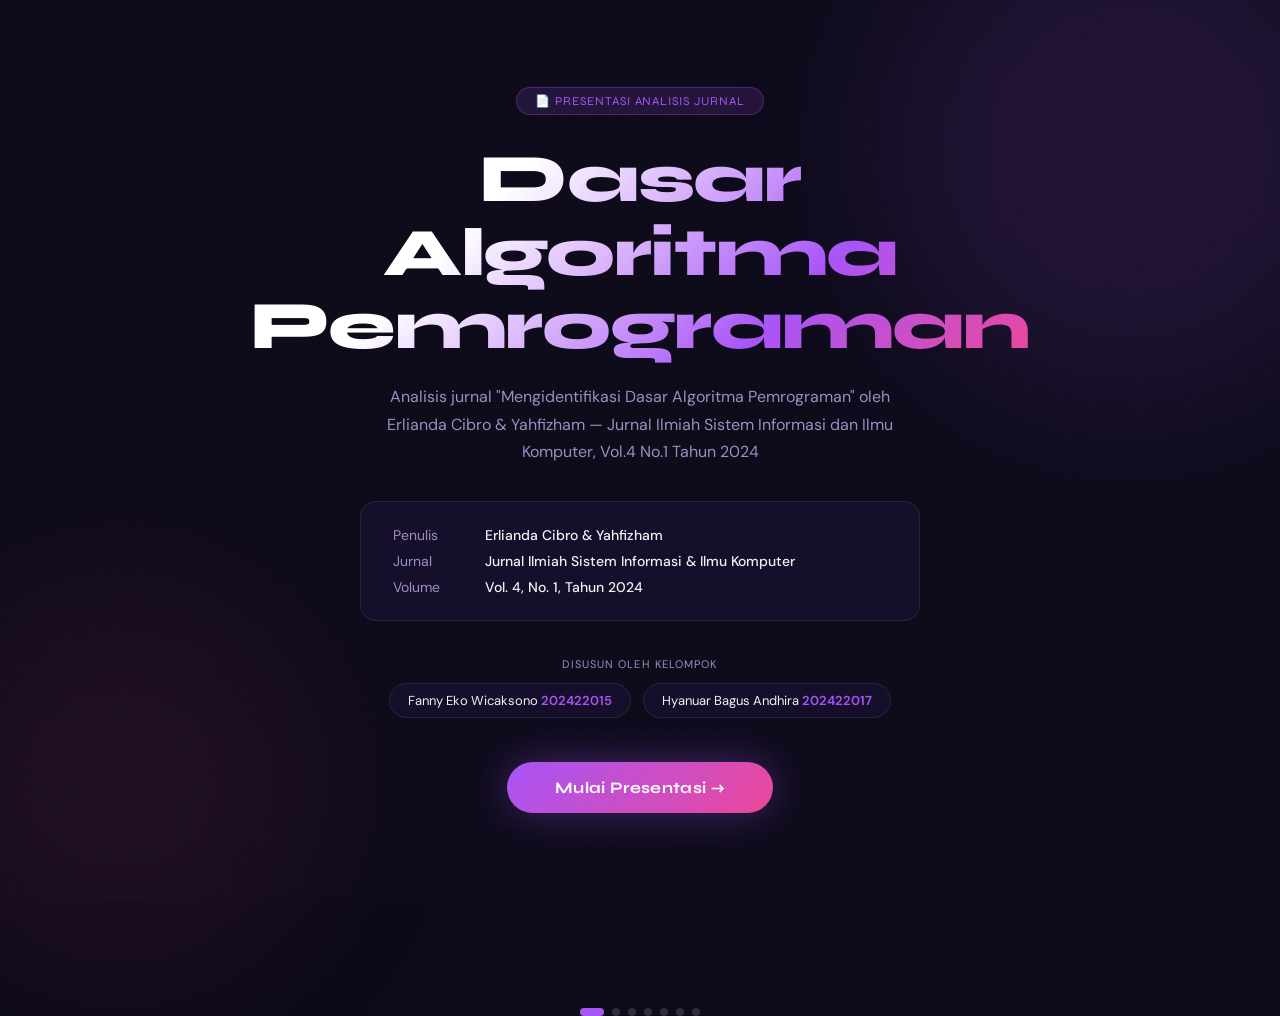
==== kuis-algoritma.html @ b02d91d2 "Add files via upload" ====
<!DOCTYPE html>
<html lang="id">
<head>
<meta charset="UTF-8"/>
<meta name="viewport" content="width=device-width, initial-scale=1.0"/>
<title>Kuis Analisis Jurnal — Algoritma Pemrograman</title>
<link href="https://fonts.googleapis.com/css2?family=Syne:wght@400;600;700;800&family=DM+Sans:ital,wght@0,300;0,400;0,500;1,300&display=swap" rel="stylesheet"/>
<style>
  :root {
    --bg: #0d0a1a;
    --surface: #160f2b;
    --card: #1e1535;
    --border: rgba(255,255,255,0.08);
    --purple: #a855f7;
    --pink: #ec4899;
    --teal: #2dd4bf;
    --yellow: #fbbf24;
    --green: #4ade80;
    --red: #f87171;
    --text: #f1f0f5;
    --muted: #9b8fc0;
    --accent-glow: rgba(168,85,247,0.25);
  }
  * { margin:0; padding:0; box-sizing:border-box; }
  html { scroll-behavior: smooth; }
  body { background: var(--bg); color: var(--text); font-family: 'DM Sans', sans-serif; min-height: 100vh; overflow-x: hidden; }

  /* NOISE TEXTURE */
  body::before {
    content:''; position:fixed; inset:0; z-index:0; pointer-events:none;
    background-image: url("data:image/svg+xml,%3Csvg viewBox='0 0 200 200' xmlns='http://www.w3.org/2000/svg'%3E%3Cfilter id='n'%3E%3CfeTurbulence type='fractalNoise' baseFrequency='0.9' numOctaves='4' stitchTiles='stitch'/%3E%3C/filter%3E%3Crect width='100%25' height='100%25' filter='url(%23n)' opacity='0.04'/%3E%3C/svg%3E");
    opacity: 0.5;
  }

  /* GLOW BLOB */
  .blob { position:fixed; border-radius:50%; filter:blur(80px); pointer-events:none; z-index:0; }
  .blob-1 { width:500px; height:500px; background:rgba(168,85,247,0.12); top:-100px; right:-100px; }
  .blob-2 { width:400px; height:400px; background:rgba(236,72,153,0.08); bottom:-80px; left:-80px; }

  /* LAYOUT */
  .wrapper { position:relative; z-index:1; max-width:860px; margin:0 auto; padding:0 20px 60px; }

  /* HERO / COVER SLIDE */
  #slide-cover {
    min-height: 100vh; display:flex; flex-direction:column; justify-content:center; align-items:center; text-align:center; padding:60px 20px;
  }
  .badge {
    display:inline-flex; align-items:center; gap:8px;
    background: rgba(168,85,247,0.15); border:1px solid rgba(168,85,247,0.3);
    border-radius:99px; padding:6px 18px; font-size:12px; font-family:'Syne',sans-serif;
    color: var(--purple); letter-spacing:.08em; text-transform:uppercase; margin-bottom:28px;
    animation: fadeSlideUp .6s ease both;
  }
  h1.hero-title {
    font-family:'Syne',sans-serif; font-weight:800; font-size:clamp(36px,7vw,68px);
    line-height:1.08; letter-spacing:-.02em;
    background: linear-gradient(135deg, #fff 30%, #a855f7 70%, #ec4899 100%);
    -webkit-background-clip:text; -webkit-text-fill-color:transparent;
    animation: fadeSlideUp .7s .1s ease both;
  }
  .hero-sub {
    font-size:16px; color:var(--muted); max-width:520px; margin:20px auto 0; line-height:1.7;
    animation: fadeSlideUp .7s .2s ease both;
  }
  .journal-info {
    margin-top:36px; background:var(--surface); border:1px solid var(--border);
    border-radius:16px; padding:24px 32px; text-align:left; max-width:560px; width:100%;
    animation: fadeSlideUp .7s .3s ease both;
  }
  .journal-info .ji-row { display:flex; gap:12px; margin-bottom:8px; font-size:14px; }
  .journal-info .ji-label { color:var(--muted); min-width:80px; flex-shrink:0; }
  .journal-info .ji-val { color:var(--text); font-weight:500; }
  .team-block {
    margin-top:36px; animation: fadeSlideUp .7s .4s ease both;
  }
  .team-label { font-size:11px; letter-spacing:.1em; text-transform:uppercase; color:var(--muted); margin-bottom:12px; }
  .team-members { display:flex; gap:12px; flex-wrap:wrap; justify-content:center; }
  .member-chip {
    background:var(--surface); border:1px solid var(--border); border-radius:99px;
    padding:8px 18px; font-size:13px;
  }
  .member-chip span { color:var(--purple); font-weight:600; }
  .start-btn {
    margin-top:44px; background: linear-gradient(135deg, var(--purple), var(--pink));
    border:none; border-radius:99px; color:#fff; font-family:'Syne',sans-serif;
    font-size:16px; font-weight:700; padding:16px 48px; cursor:pointer;
    transition: transform .2s, box-shadow .2s; letter-spacing:.02em;
    animation: fadeSlideUp .7s .5s ease both;
    box-shadow: 0 0 40px rgba(168,85,247,0.35);
  }
  .start-btn:hover { transform:scale(1.04); box-shadow:0 0 60px rgba(168,85,247,0.5); }

  /* SECTIONS */
  .slide { display:none; padding: 60px 0 0; }
  .slide.active { display:block; animation: fadeSlideUp .5s ease both; }

  .section-tag {
    display:inline-block; font-size:11px; letter-spacing:.1em; text-transform:uppercase;
    color:var(--purple); font-family:'Syne',sans-serif; font-weight:600; margin-bottom:12px;
  }
  .section-title {
    font-family:'Syne',sans-serif; font-size:clamp(26px,5vw,42px); font-weight:800;
    line-height:1.15; margin-bottom:8px;
  }
  .section-desc { color:var(--muted); font-size:15px; line-height:1.7; max-width:600px; margin-bottom:40px; }

  /* INFO CARDS */
  .info-grid { display:grid; grid-template-columns:repeat(auto-fit,minmax(240px,1fr)); gap:16px; margin-bottom:32px; }
  .info-card {
    background:var(--card); border:1px solid var(--border); border-radius:16px; padding:24px;
    position:relative; overflow:hidden;
  }
  .info-card::before {
    content:''; position:absolute; top:0; left:0; right:0; height:2px;
    background: linear-gradient(90deg, var(--purple), var(--pink));
  }
  .info-card .ic-icon { font-size:28px; margin-bottom:12px; }
  .info-card .ic-title { font-family:'Syne',sans-serif; font-size:15px; font-weight:700; margin-bottom:8px; }
  .info-card .ic-text { font-size:14px; color:var(--muted); line-height:1.65; }

  /* COMPARE TABLE */
  .compare-wrap { overflow-x:auto; margin-bottom:32px; }
  table.compare {
    width:100%; border-collapse:collapse; font-size:14px;
  }
  table.compare th {
    background:var(--card); padding:14px 18px; text-align:left;
    font-family:'Syne',sans-serif; font-weight:700; font-size:13px; letter-spacing:.04em;
    border-bottom:1px solid var(--border);
  }
  table.compare th:first-child { border-radius:12px 0 0 0; }
  table.compare th:last-child { border-radius:0 12px 0 0; }
  table.compare td { padding:12px 18px; border-bottom:1px solid var(--border); color:var(--muted); }
  table.compare td:first-child { color:var(--text); font-weight:500; }
  table.compare tr:hover td { background:rgba(255,255,255,0.03); }

  /* QUIZ */
  .quiz-progress-wrap { display:flex; align-items:center; gap:16px; margin-bottom:32px; }
  .quiz-progress-bar { flex:1; height:4px; background:rgba(255,255,255,0.1); border-radius:99px; overflow:hidden; }
  .quiz-progress-fill { height:100%; background:linear-gradient(90deg,var(--purple),var(--pink)); border-radius:99px; transition:width .4s ease; }
  .quiz-count { font-size:13px; color:var(--muted); white-space:nowrap; font-family:'Syne',sans-serif; }

  .qcard {
    background:var(--card); border:1px solid var(--border); border-radius:20px; padding:32px;
    margin-bottom:20px;
  }
  .qnum { font-size:12px; letter-spacing:.1em; text-transform:uppercase; color:var(--purple); font-family:'Syne',sans-serif; font-weight:600; margin-bottom:14px; }
  .qtext { font-size:18px; font-weight:500; line-height:1.6; margin-bottom:28px; }
  .opts { display:flex; flex-direction:column; gap:10px; }
  .opt {
    display:flex; align-items:center; gap:14px; background:rgba(255,255,255,0.04);
    border:1.5px solid var(--border); border-radius:12px; padding:14px 18px;
    cursor:pointer; transition: all .2s; font-size:15px;
  }
  .opt:hover:not(.disabled) { background:rgba(168,85,247,0.1); border-color:rgba(168,85,247,0.4); }
  .opt.disabled { cursor:default; }
  .opt.correct { background:rgba(74,222,128,0.1); border-color:var(--green); color:#fff; }
  .opt.wrong { background:rgba(248,113,113,0.1); border-color:var(--red); }
  .opt.reveal { background:rgba(74,222,128,0.08); border-color:var(--green); }
  .opt-letter {
    width:32px; height:32px; border-radius:8px; background:rgba(255,255,255,0.08);
    display:flex; align-items:center; justify-content:center;
    font-family:'Syne',sans-serif; font-weight:700; font-size:13px; flex-shrink:0;
    transition: background .2s;
  }
  .opt.correct .opt-letter { background:var(--green); color:#000; }
  .opt.wrong .opt-letter { background:var(--red); color:#fff; }
  .opt.reveal .opt-letter { background:var(--green); color:#000; }

  /* EXPLANATION BOX */
  .explanation {
    display:none; margin-top:20px;
    background:var(--surface); border-radius:14px; padding:20px 24px;
    border-left:3px solid var(--purple);
    animation: fadeSlideUp .4s ease both;
  }
  .explanation.show { display:block; }
  .explanation.correct-exp { border-left-color: var(--green); }
  .explanation.wrong-exp { border-left-color: var(--red); }
  .exp-header { display:flex; align-items:center; gap:8px; font-family:'Syne',sans-serif; font-weight:700; font-size:14px; margin-bottom:8px; }
  .exp-header.c { color:var(--green); }
  .exp-header.w { color:var(--red); }
  .exp-text { font-size:14px; color:var(--muted); line-height:1.7; }

  .quiz-nav { display:flex; justify-content:flex-end; margin-top:20px; }
  .next-btn {
    background:linear-gradient(135deg,var(--purple),var(--pink)); border:none; border-radius:99px;
    color:#fff; font-family:'Syne',sans-serif; font-weight:700; font-size:14px;
    padding:12px 32px; cursor:pointer; transition: transform .2s, box-shadow .2s;
    display:none;
  }
  .next-btn:hover { transform:scale(1.04); box-shadow:0 0 30px rgba(168,85,247,0.4); }

  /* RESULT */
  #slide-result { text-align:center; padding:80px 20px; }
  .result-score { font-family:'Syne',sans-serif; font-size:90px; font-weight:800; line-height:1;
    background:linear-gradient(135deg,var(--purple),var(--pink)); -webkit-background-clip:text; -webkit-text-fill-color:transparent; }
  .result-label { font-size:16px; color:var(--muted); margin-top:8px; }
  .result-msg { font-size:20px; font-family:'Syne',sans-serif; font-weight:700; margin-top:24px; }
  .result-stars { font-size:48px; margin:16px 0; }
  .result-actions { display:flex; gap:14px; justify-content:center; flex-wrap:wrap; margin-top:40px; }
  .btn-outline {
    background:transparent; border:1.5px solid var(--border); border-radius:99px; color:var(--text);
    font-family:'Syne',sans-serif; font-size:14px; font-weight:600; padding:12px 28px; cursor:pointer; transition: border-color .2s, background .2s;
  }
  .btn-outline:hover { border-color:var(--purple); background:rgba(168,85,247,0.1); }
  .btn-primary {
    background:linear-gradient(135deg,var(--purple),var(--pink)); border:none; border-radius:99px;
    color:#fff; font-family:'Syne',sans-serif; font-size:14px; font-weight:700; padding:12px 32px; cursor:pointer;
    transition: transform .2s; box-shadow:0 0 30px rgba(168,85,247,0.3);
  }
  .btn-primary:hover { transform:scale(1.04); }

  /* NAV DOTS */
  .nav-dots { display:flex; gap:8px; justify-content:center; margin-top:48px; }
  .dot { width:8px; height:8px; border-radius:99px; background:rgba(255,255,255,0.15); cursor:pointer; transition: all .3s; }
  .dot.active { background:var(--purple); width:24px; }

  /* ANIMATIONS */
  @keyframes fadeSlideUp {
    from { opacity:0; transform:translateY(20px); }
    to { opacity:1; transform:translateY(0); }
  }

  /* PREV NEXT NAV */
  .slide-nav { display:flex; justify-content:space-between; align-items:center; margin-top:56px; padding-top:24px; border-top:1px solid var(--border); }
  .slide-nav-btn { background:transparent; border:1.5px solid var(--border); border-radius:99px; color:var(--muted); font-family:'Syne',sans-serif; font-size:13px; font-weight:600; padding:10px 22px; cursor:pointer; transition:all .2s; display:flex; align-items:center; gap:8px; }
  .slide-nav-btn:hover { border-color:var(--purple); color:var(--purple); }
  .slide-nav-btn:disabled { opacity:0.3; cursor:default; pointer-events:none; }

  /* SUMMARY STAT */
  .stat-row { display:flex; gap:16px; flex-wrap:wrap; margin-bottom:24px; }
  .stat-box { flex:1; min-width:140px; background:var(--card); border:1px solid var(--border); border-radius:14px; padding:20px; text-align:center; }
  .stat-num { font-family:'Syne',sans-serif; font-size:32px; font-weight:800; color:var(--purple); }
  .stat-lbl { font-size:12px; color:var(--muted); margin-top:4px; }

  @media(max-width:600px) {
    .qtext { font-size:16px; }
    .hero-sub { font-size:14px; }
    table.compare th, table.compare td { font-size:12px; padding:10px 12px; }
  }
</style>
</head>
<body>
<div class="blob blob-1"></div>
<div class="blob blob-2"></div>

<div class="wrapper">

  <!-- COVER -->
  <section id="slide-cover">
    <div class="badge">📄 Presentasi Analisis Jurnal</div>
    <h1 class="hero-title">Dasar Algoritma<br/>Pemrograman</h1>
    <p class="hero-sub">Analisis jurnal "Mengidentifikasi Dasar Algoritma Pemrograman" oleh Erlianda Cibro & Yahfizham — Jurnal Ilmiah Sistem Informasi dan Ilmu Komputer, Vol.4 No.1 Tahun 2024</p>
    <div class="journal-info">
      <div class="ji-row"><span class="ji-label">Penulis</span><span class="ji-val">Erlianda Cibro & Yahfizham</span></div>
      <div class="ji-row"><span class="ji-label">Jurnal</span><span class="ji-val">Jurnal Ilmiah Sistem Informasi & Ilmu Komputer</span></div>
      <div class="ji-row" style="margin-bottom:0"><span class="ji-label">Volume</span><span class="ji-val">Vol. 4, No. 1, Tahun 2024</span></div>
    </div>
    <div class="team-block">
      <div class="team-label">Disusun oleh Kelompok</div>
      <div class="team-members">
        <div class="member-chip">Fanny Eko Wicaksono <span>202422015</span></div>
        <div class="member-chip">Hyanuar Bagus Andhira <span>202422017</span></div>
      </div>
    </div>
    <button class="start-btn" onclick="goToSlide(1)">Mulai Presentasi →</button>
  </section>

  <!-- SLIDE 1: TUJUAN -->
  <section id="slide-1" class="slide">
    <div class="section-tag">01 — Tujuan Penelitian</div>
    <h2 class="section-title">Apa yang Ingin<br/>Dicapai Jurnal Ini?</h2>
    <p class="section-desc">Jurnal ini bukan sekadar teori — ini adalah panduan fundamental bagi siapa pun yang ingin memahami logika di balik pemrograman.</p>
    <div class="info-grid">
      <div class="info-card">
        <div class="ic-icon">🧠</div>
        <div class="ic-title">Konsep Dasar Algoritma</div>
        <div class="ic-text">Menjelaskan apa itu algoritma dan mengapa ia menjadi fondasi utama dalam dunia pemrograman komputer.</div>
      </div>
      <div class="info-card">
        <div class="ic-icon">📐</div>
        <div class="ic-title">Bentuk Penyajian</div>
        <div class="ic-text">Memperkenalkan tiga bentuk algoritma: deskriptif, pseudocode, dan flowchart beserta kegunaannya.</div>
      </div>
      <div class="info-card">
        <div class="ic-icon">🎯</div>
        <div class="ic-title">Logika Sistematis</div>
        <div class="ic-text">Membantu mahasiswa berpikir runtut dan sistematis dalam menyelesaikan masalah sebelum menulis kode.</div>
      </div>
      <div class="info-card">
        <div class="ic-icon">🏗️</div>
        <div class="ic-title">Pondasi Pemrograman</div>
        <div class="ic-text">Memberikan wawasan bahwa algoritma adalah pondasi yang harus dikuasai sebelum belajar bahasa pemrograman apapun.</div>
      </div>
    </div>
    <div class="slide-nav">
      <button class="slide-nav-btn" onclick="goToSlide(0)">← Kembali</button>
      <button class="slide-nav-btn" onclick="goToSlide(2)">Metode Penelitian →</button>
    </div>
  </section>

  <!-- SLIDE 2: METODE -->
  <section id="slide-2" class="slide">
    <div class="section-tag">02 — Metode Penelitian</div>
    <h2 class="section-title">Bagaimana Cara<br/>Penelitiannya?</h2>
    <p class="section-desc">Jurnal ini menggunakan pendekatan studi literatur — bukan eksperimen atau pembuatan aplikasi.</p>
    <div class="info-grid">
      <div class="info-card">
        <div class="ic-icon">📚</div>
        <div class="ic-title">Studi Literatur</div>
        <div class="ic-text">Penulis mengumpulkan dan menganalisis data dari buku, jurnal ilmiah, artikel, dan media referensi lainnya yang relevan.</div>
      </div>
      <div class="info-card">
        <div class="ic-icon">🔍</div>
        <div class="ic-title">Kajian Teori</div>
        <div class="ic-text">Membandingkan dan mensintesis konsep algoritma dari berbagai sumber untuk menghasilkan pemahaman yang komprehensif.</div>
      </div>
      <div class="info-card">
        <div class="ic-icon">📋</div>
        <div class="ic-title">Bukan Eksperimen</div>
        <div class="ic-text">Penelitian ini murni kajian pustaka — tidak ada pengujian program, survei lapangan, atau pengembangan aplikasi.</div>
      </div>
      <div class="info-card">
        <div class="ic-icon">✅</div>
        <div class="ic-title">Output: Teori</div>
        <div class="ic-text">Hasil penelitian berupa pemahaman mendalam tentang konsep dasar algoritma yang dapat diterapkan dalam dunia pemrograman.</div>
      </div>
    </div>
    <div class="slide-nav">
      <button class="slide-nav-btn" onclick="goToSlide(1)">← Tujuan</button>
      <button class="slide-nav-btn" onclick="goToSlide(3)">Kaitan dengan Coding →</button>
    </div>
  </section>

  <!-- SLIDE 3: KAITAN -->
  <section id="slide-3" class="slide">
    <div class="section-tag">03 — Kaitan dengan Pemrograman</div>
    <h2 class="section-title">Seberapa Penting<br/>untuk Programmer?</h2>
    <p class="section-desc">Hubungannya sangat fundamental. Algoritma bukan hanya teori — ia adalah tulang punggung setiap baris kode yang kamu tulis.</p>
    <div class="stat-row">
      <div class="stat-box"><div class="stat-num">100%</div><div class="stat-lbl">Relevansi dengan coding modern</div></div>
      <div class="stat-box" style="--purple:#2dd4bf"><div class="stat-num">3</div><div class="stat-lbl">Bentuk penyajian algoritma</div></div>
      <div class="stat-box" style="--purple:#ec4899"><div class="stat-num">5+</div><div class="stat-lbl">Domain pemrograman tercakup</div></div>
    </div>
    <div class="info-grid">
      <div class="info-card">
        <div class="ic-icon">⚠️</div>
        <div class="ic-title">Tanpa Algoritma</div>
        <div class="ic-text">Program menjadi kacau, logika sulit dipahami, debugging memakan waktu lama, dan kode tidak efisien untuk dikembangkan.</div>
      </div>
      <div class="info-card">
        <div class="ic-icon">🌐</div>
        <div class="ic-title">Di Semua Domain</div>
        <div class="ic-text">Algoritma dipakai di web development, mobile app, AI, game development, dan sistem informasi secara langsung.</div>
      </div>
      <div class="info-card">
        <div class="ic-icon">📊</div>
        <div class="ic-title">Big O Notation</div>
        <div class="ic-text">Konsep kompleksitas algoritma seperti Big O membantu programmer menilai efisiensi kode sebelum dijalankan di sistem nyata.</div>
      </div>
      <div class="info-card">
        <div class="ic-icon">⚡</div>
        <div class="ic-title">Divide & Conquer</div>
        <div class="ic-text">Strategi pemecahan masalah seperti Divide and Conquer dan Dynamic Programming langsung digunakan dalam coding nyata.</div>
      </div>
    </div>
    <div class="slide-nav">
      <button class="slide-nav-btn" onclick="goToSlide(2)">← Metode</button>
      <button class="slide-nav-btn" onclick="goToSlide(4)">Perbandingan Jurnal →</button>
    </div>
  </section>

  <!-- SLIDE 4: PERBANDINGAN -->
  <section id="slide-4" class="slide">
    <div class="section-tag">04 — Perbandingan Jurnal</div>
    <h2 class="section-title">Jurnal Utama vs<br/>Jurnal Pembanding</h2>
    <p class="section-desc">Perbandingan dengan jurnal "Pembelajaran Dasar Algoritma Menggunakan El-Goritma Berbasis Web" (G.G. Maulana, 2017).</p>
    <div class="compare-wrap">
      <table class="compare">
        <thead>
          <tr>
            <th>Aspek</th>
            <th style="color:var(--purple)">Jurnal Utama (2024)</th>
            <th style="color:var(--teal)">Jurnal Pembanding (2017)</th>
          </tr>
        </thead>
        <tbody>
          <tr><td>Fokus</td><td>Konsep dasar algoritma</td><td>Media pembelajaran berbasis web</td></tr>
          <tr><td>Metode</td><td>Studi literatur</td><td>Pengembangan sistem/aplikasi</td></tr>
          <tr><td>Output</td><td>Pemahaman teori</td><td>Platform pembelajaran web</td></tr>
          <tr><td>Pendekatan</td><td>Teoritis</td><td>Praktis & implementatif</td></tr>
          <tr><td>Kaitan coding</td><td>Dasar logika coding</td><td>Alat bantu belajar coding</td></tr>
          <tr><td>Tujuan utama</td><td>Memahami algoritma</td><td>Membantu belajar interaktif</td></tr>
        </tbody>
      </table>
    </div>
    <div class="info-grid" style="margin-top:8px">
      <div class="info-card">
        <div class="ic-icon">🤝</div>
        <div class="ic-title">Kesamaan</div>
        <div class="ic-text">Sama-sama membahas algoritma dasar, bertujuan membantu mahasiswa, dan menganggap algoritma sebagai pondasi pemrograman.</div>
      </div>
      <div class="info-card">
        <div class="ic-icon">🔀</div>
        <div class="ic-title">Perbedaan Utama</div>
        <div class="ic-text">Jurnal utama menghasilkan teori, jurnal pembanding menghasilkan produk berupa platform web pembelajaran yang bisa langsung digunakan.</div>
      </div>
    </div>
    <div class="slide-nav">
      <button class="slide-nav-btn" onclick="goToSlide(3)">← Kaitan Coding</button>
      <button class="slide-nav-btn" onclick="goToSlide(5)">Mulai Kuis →</button>
    </div>
  </section>

  <!-- SLIDE 5: KUIS -->
  <section id="slide-5" class="slide">
    <div class="section-tag">05 — Uji Pemahaman</div>
    <h2 class="section-title">Kuis Interaktif</h2>
    <p class="section-desc">Jawab pertanyaan berikut. Setiap jawaban disertai penjelasan lengkap!</p>

    <div class="quiz-progress-wrap">
      <div class="quiz-progress-bar"><div class="quiz-progress-fill" id="qProgressFill" style="width:10%"></div></div>
      <div class="quiz-count" id="qCounter">1 / 10</div>
    </div>

    <div id="quizArea"></div>

    <div class="quiz-nav">
      <button class="next-btn" id="nextQuizBtn" onclick="nextQuestion()">Soal Berikutnya →</button>
    </div>

    <div class="slide-nav" style="margin-top:32px">
      <button class="slide-nav-btn" onclick="goToSlide(4)">← Perbandingan</button>
      <button class="slide-nav-btn" id="toResultBtn" style="display:none" onclick="goToSlide(6)">Lihat Hasil →</button>
    </div>
  </section>

  <!-- SLIDE 6: RESULT -->
  <section id="slide-6" class="slide" id="slide-result">
    <div style="text-align:center; padding:40px 0 0;">
      <div class="section-tag">Hasil Kuis</div>
      <div class="result-score" id="finalScore">0/10</div>
      <div class="result-label" id="finalPct"></div>
      <div class="result-stars" id="finalStars"></div>
      <div class="result-msg" id="finalMsg"></div>
      <div class="result-actions">
        <button class="btn-outline" onclick="restartQuiz()">🔄 Ulangi Kuis</button>
        <button class="btn-primary" onclick="goToSlide(0)">🏠 Ke Halaman Utama</button>
      </div>
    </div>
  </section>

</div>

<!-- NAV DOTS -->
<div class="nav-dots" id="navDots"></div>

<script>
const slides = ['slide-cover','slide-1','slide-2','slide-3','slide-4','slide-5','slide-6'];
let currentSlide = 0;

const dotLabels = ['Cover','Tujuan','Metode','Kaitan','Perbandingan','Kuis','Hasil'];
const dotsEl = document.getElementById('navDots');
slides.forEach((_, i) => {
  const d = document.createElement('div');
  d.className = 'dot' + (i===0?' active':'');
  d.title = dotLabels[i];
  d.onclick = () => goToSlide(i);
  dotsEl.appendChild(d);
});

function goToSlide(idx) {
  document.getElementById(slides[currentSlide]).classList.remove('active');
  document.getElementById(slides[currentSlide]).style.display = '';
  if(currentSlide === 0) document.getElementById('slide-cover').style.display = 'none';
  
  currentSlide = idx;
  const allSections = document.querySelectorAll('section');
  allSections.forEach(s => { s.style.display = 'none'; });
  
  const target = document.getElementById(slides[idx]);
  target.style.display = idx===0 ? 'flex' : 'block';
  if(idx !== 0) { target.classList.add('active'); }
  else { target.style.flexDirection='column'; }
  
  document.querySelectorAll('.dot').forEach((d,i) => d.classList.toggle('active', i===idx));
  window.scrollTo({top:0, behavior:'smooth'});
  if(idx === 5) { qIndex = 0; score = 0; answered = false; setTimeout(renderQuestion, 0); }
}

// Init display
(function(){
  document.querySelectorAll('section').forEach(s => s.style.display='none');
  document.getElementById('slide-cover').style.display='flex';
  document.getElementById('slide-cover').style.flexDirection='column';
})();

// QUIZ DATA
const questions = [
  {
    q: "Apa yang dimaksud dengan algoritma dalam pemrograman?",
    opts: ["Bahasa pemrograman tingkat tinggi seperti Python", "Langkah-langkah logis yang disusun secara sistematis untuk menyelesaikan masalah", "Perangkat lunak untuk membuat aplikasi mobile", "Kumpulan kode program yang sudah siap digunakan"],
    ans: 1,
    exp_correct: "Tepat sekali! Algoritma adalah serangkaian langkah logis dan terstruktur yang dibuat untuk menyelesaikan suatu masalah. Ia bukan bahasa pemrograman, tapi lebih kepada 'resep' atau 'blueprint' yang kemudian akan diimplementasikan dalam bahasa pemrograman apapun.",
    exp_wrong: "Perhatikan lagi. Algoritma bukan bahasa pemrograman atau perangkat lunak. Algoritma adalah langkah-langkah logis yang dirancang secara sistematis untuk menyelesaikan masalah — seperti resep masak sebelum memasak."
  },
  {
    q: "Metode penelitian apa yang digunakan dalam jurnal 'Mengidentifikasi Dasar Algoritma Pemrograman'?",
    opts: ["Eksperimen laboratorium dengan pengujian program", "Survei kepada mahasiswa IT", "Studi literatur / kajian pustaka", "Pengembangan aplikasi berbasis web"],
    ans: 2,
    exp_correct: "Benar! Jurnal ini menggunakan studi literatur (library research), yaitu mengumpulkan dan menganalisis data dari buku, jurnal ilmiah, artikel, dan referensi terkait — bukan eksperimen atau pembuatan aplikasi.",
    exp_wrong: "Kurang tepat. Jurnal ini menggunakan metode studi literatur atau kajian pustaka, bukan eksperimen, survei, atau pengembangan aplikasi. Penulis mengumpulkan data dari berbagai sumber referensi tertulis."
  },
  {
    q: "Manakah yang BUKAN termasuk bentuk penyajian algoritma yang dibahas dalam jurnal?",
    opts: ["Pseudocode", "Flowchart / Diagram Alir", "Deskriptif (narasi)", "Source code langsung dalam bahasa Python"],
    ans: 3,
    exp_correct: "Tepat! Source code dalam bahasa Python bukan bentuk penyajian algoritma — itu adalah hasil implementasi algoritma. Tiga bentuk algoritma yang dibahas jurnal adalah: deskriptif (narasi), pseudocode, dan flowchart.",
    exp_wrong: "Perlu diperhatikan. Tiga bentuk penyajian algoritma dalam jurnal adalah deskriptif, pseudocode, dan flowchart. Source code Python adalah implementasi program, bukan bentuk penyajian algoritma itu sendiri."
  },
  {
    q: "Apa hubungan antara algoritma dan program komputer menurut jurnal?",
    opts: ["Algoritma dan program komputer tidak ada kaitannya", "Program komputer dibuat sebelum algoritma dirancang", "Algoritma adalah rancangan logika yang diimplementasikan menjadi program", "Algoritma hanya digunakan dalam matematika, bukan pemrograman"],
    ans: 2,
    exp_correct: "Betul! Hubungannya jelas: algoritma = rancangan logika, coding = penerapan logika tersebut. Jurnal menegaskan bahwa 'program adalah implementasi algoritma ke dalam bahasa pemrograman.' Tanpa algoritma, program tidak memiliki arah.",
    exp_wrong: "Kurang tepat. Menurut jurnal: algoritma adalah rancangan logika, dan program adalah implementasi dari algoritma tersebut. Jadi algoritma dibuat dulu, baru dikodekan menjadi program dalam bahasa pemrograman tertentu."
  },
  {
    q: "Apa yang terjadi jika seorang programmer langsung coding tanpa memahami algoritma terlebih dahulu?",
    opts: ["Program selesai lebih cepat dan efisien", "Logika program kacau, kode sulit dipelihara, dan debugging memakan waktu lama", "Kualitas program tidak terpengaruh", "Program justru menjadi lebih optimal"],
    ans: 1,
    exp_correct: "Tepat sekali! Ini adalah kesalahan umum mahasiswa IT — terlalu fokus pada syntax tapi lemah logika. Akibatnya: logika program kacau, sulit scaling, kode sulit dipelihara (maintainability rendah), dan proses debugging menjadi sangat lama.",
    exp_wrong: "Perlu diingat. Langsung coding tanpa algoritma adalah kesalahan umum yang disebut jurnal. Hasilnya: logika berantakan, program sulit dikembangkan (scaling), kode sulit dipelihara, dan debugging memakan waktu sangat lama."
  },
  {
    q: "Konsep apa yang dibahas dalam jurnal terkait pengukuran efisiensi algoritma?",
    opts: ["Machine Learning dan Neural Network", "Big O Notation", "HTML dan CSS Framework", "Basis data relasional (SQL)"],
    ans: 1,
    exp_correct: "Benar! Big O Notation adalah cara mengukur dan membandingkan efisiensi algoritma berdasarkan jumlah operasi yang diperlukan seiring pertumbuhan data. Contoh: O(1) = konstan, O(n) = linear, O(n²) = kuadratik. Ini langsung dipakai programmer untuk menulis kode yang efisien.",
    exp_wrong: "Jawaban yang benar adalah Big O Notation. Konsep ini digunakan untuk menganalisis efisiensi algoritma — seberapa cepat atau lambat sebuah algoritma bekerja ketika ukuran datanya bertambah besar."
  },
  {
    q: "Apa strategi algoritma 'Divide and Conquer' dalam pemrograman?",
    opts: ["Menggabungkan semua data dalam satu struktur besar lalu memproses sekaligus", "Memecah masalah besar menjadi sub-masalah kecil, menyelesaikannya, lalu menggabungkan hasilnya", "Menyimpan hasil perhitungan sebelumnya agar tidak dihitung ulang", "Mencari solusi secara acak hingga ditemukan yang paling optimal"],
    ans: 1,
    exp_correct: "Tepat! Divide and Conquer = Bagi dan Taklukkan. Strateginya: (1) Bagi masalah besar menjadi bagian-bagian kecil, (2) Selesaikan tiap bagian, (3) Gabungkan hasilnya. Contoh terkenal: algoritma Merge Sort dan Quick Sort menggunakan strategi ini.",
    exp_wrong: "Kurang tepat. Divide and Conquer berarti membagi masalah besar menjadi sub-masalah yang lebih kecil, menyelesaikan masing-masing, lalu menggabungkan hasilnya. Bukan menyimpan hasil perhitungan (itu Dynamic Programming) atau mencari secara acak."
  },
  {
    q: "Apa perbedaan utama antara jurnal utama dan jurnal pembanding (G.G. Maulana, 2017)?",
    opts: ["Jurnal utama lebih praktis karena membuat aplikasi, jurnal pembanding lebih teoritis", "Jurnal utama fokus teori dasar algoritma, jurnal pembanding mengembangkan media pembelajaran berbasis web", "Kedua jurnal sama persis dalam metode dan outputnya", "Jurnal utama membahas database, jurnal pembanding membahas algoritma"],
    ans: 1,
    exp_correct: "Benar! Perbedaan utamanya ada di pendekatan dan output: Jurnal utama = teoritis, output berupa pemahaman konsep. Jurnal pembanding = praktis, output berupa platform web pembelajaran algoritma (El-Goritma) yang bisa langsung digunakan mahasiswa.",
    exp_wrong: "Perhatikan kembali. Jurnal utama menggunakan studi literatur dan menghasilkan pemahaman teori. Sedangkan jurnal pembanding (G.G. Maulana) mengembangkan media pembelajaran interaktif berbasis web bernama El-Goritma."
  },
  {
    q: "Domain pemrograman modern mana yang langsung berkaitan dengan konsep algoritma yang dibahas jurnal?",
    opts: ["Hanya matematika murni dan fisika komputasi saja", "Web development, mobile app, AI, game, dan sistem informasi", "Hanya database dan jaringan komputer", "Hanya pengembangan sistem operasi"],
    ans: 1,
    exp_correct: "Tepat! Algoritma adalah fondasi universal. Konsep seperti flowchart, pseudocode, Big O, divide and conquer, dan dynamic programming semuanya digunakan langsung di web development, mobile app, AI/machine learning, game development, dan sistem informasi.",
    exp_wrong: "Algoritma berlaku di semua domain pemrograman modern! Mulai dari web development (sorting, searching data), mobile app, AI/ML (optimization algorithms), game development (pathfinding), hingga sistem informasi — semuanya membutuhkan pemahaman algoritma."
  },
  {
    q: "Mengapa jurnal menyebut algoritma sebagai 'pondasi utama' sebelum membuat program?",
    opts: ["Karena algoritma adalah satu-satunya bahasa yang dipahami komputer", "Karena tanpa algoritma komputer tidak bisa dinyalakan", "Karena algoritma menentukan logika dan alur penyelesaian masalah secara sistematis sebelum proses coding", "Karena algoritma menggantikan seluruh fungsi bahasa pemrograman"],
    ans: 2,
    exp_correct: "Benar! Algoritma disebut pondasi karena ia menentukan CARA berpikir dan ALUR penyelesaian masalah sebelum dituangkan dalam kode. Seperti arsitek membuat blueprint sebelum membangun gedung — tanpa blueprint, bangunan bisa runtuh. Tanpa algoritma, program bisa tidak efisien atau bahkan salah logika.",
    exp_wrong: "Algoritma disebut pondasi karena ia adalah cetak biru (blueprint) logika penyelesaian masalah yang harus dirancang sebelum coding dimulai. Bukan karena menggantikan bahasa pemrograman atau mengoperasikan hardware — tapi karena menentukan cara berpikir yang sistematis."
  }
];

let qIndex = 0;
let score = 0;
let answered = false;

function renderQuestion() {
  const q = questions[qIndex];
  const letters = ['A','B','C','D'];
  const pct = ((qIndex+1)/questions.length)*100;
  document.getElementById('qProgressFill').style.width = pct+'%';
  document.getElementById('qCounter').textContent = (qIndex+1)+' / '+questions.length;

  document.getElementById('quizArea').innerHTML = `
    <div class="qcard">
      <div class="qnum">Soal ${qIndex+1} dari ${questions.length}</div>
      <div class="qtext">${q.q}</div>
      <div class="opts" id="optsContainer">
        ${q.opts.map((o,i)=>`
          <div class="opt" id="opt-${i}" onclick="chooseAnswer(${i})">
            <div class="opt-letter">${letters[i]}</div>
            <span>${o}</span>
          </div>
        `).join('')}
      </div>
      <div class="explanation" id="explanation"></div>
    </div>
  `;
  document.getElementById('nextQuizBtn').style.display = 'none';
  document.getElementById('toResultBtn').style.display = 'none';
  answered = false;
}

function chooseAnswer(idx) {
  if(answered) return;
  answered = true;
  const q = questions[qIndex];
  const opts = document.querySelectorAll('.opt');
  opts.forEach(o => { o.classList.add('disabled'); o.onclick = null; });

  const expEl = document.getElementById('explanation');
  if(idx === q.ans) {
    opts[idx].classList.add('correct');
    score++;
    expEl.className = 'explanation show correct-exp';
    expEl.innerHTML = `<div class="exp-header c">✅ Jawaban Benar!</div><div class="exp-text">${q.exp_correct}</div>`;
  } else {
    opts[idx].classList.add('wrong');
    opts[q.ans].classList.add('reveal');
    expEl.className = 'explanation show wrong-exp';
    expEl.innerHTML = `<div class="exp-header w">❌ Belum Tepat</div><div class="exp-text">${q.exp_wrong}</div>`;
  }

  const nextBtn = document.getElementById('nextQuizBtn');
  if(qIndex < questions.length - 1) {
    nextBtn.style.display = 'inline-block';
  } else {
    document.getElementById('toResultBtn').style.display = 'inline-block';
    showFinalResult();
  }
}

function nextQuestion() {
  qIndex++;
  renderQuestion();
}

function showFinalResult() {
  const pct = Math.round((score/questions.length)*100);
  document.getElementById('finalScore').textContent = score+'/'+questions.length;
  document.getElementById('finalPct').textContent = 'Persentase benar: '+pct+'%';

  let stars = '', msg = '';
  if(pct >= 90) { stars='⭐⭐⭐⭐⭐'; msg='Luar biasa! Kamu benar-benar memahami materi algoritma pemrograman dengan sangat baik.'; }
  else if(pct >= 70) { stars='⭐⭐⭐⭐'; msg='Bagus sekali! Pemahamanmu sudah kuat, tinggal sempurnakan beberapa konsep.'; }
  else if(pct >= 50) { stars='⭐⭐⭐'; msg='Cukup baik! Tapi ada beberapa konsep yang perlu kamu pelajari ulang.'; }
  else { stars='⭐⭐'; msg='Perlu belajar lebih giat lagi. Baca kembali jurnal dan coba ulangi kuis ini!'; }

  document.getElementById('finalStars').textContent = stars;
  document.getElementById('finalMsg').textContent = msg;
}

function restartQuiz() {
  qIndex = 0; score = 0; answered = false;
  goToSlide(5);
}

renderQuestion();
</script>
</body>
</html>
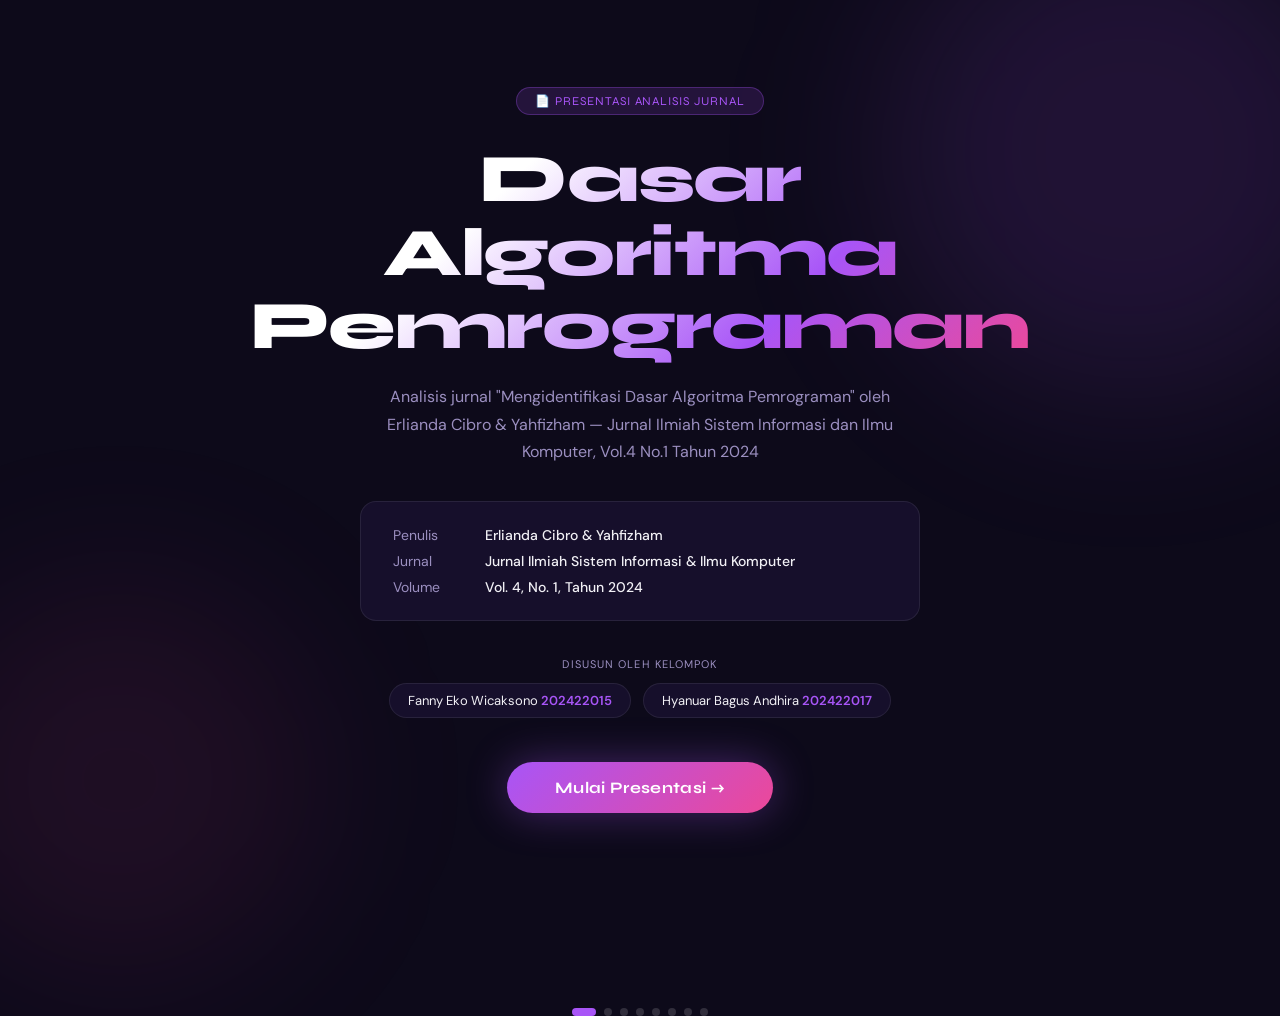
==== commit e7f8b722: "Add files via upload" ====
--- a/kuis-algoritma.html
+++ b/kuis-algoritma.html
@@ -5,241 +5,7 @@
 <meta name="viewport" content="width=device-width, initial-scale=1.0"/>
 <title>Kuis Analisis Jurnal — Algoritma Pemrograman</title>
 <link href="https://fonts.googleapis.com/css2?family=Syne:wght@400;600;700;800&family=DM+Sans:ital,wght@0,300;0,400;0,500;1,300&display=swap" rel="stylesheet"/>
-<style>
-  :root {
-    --bg: #0d0a1a;
-    --surface: #160f2b;
-    --card: #1e1535;
-    --border: rgba(255,255,255,0.08);
-    --purple: #a855f7;
-    --pink: #ec4899;
-    --teal: #2dd4bf;
-    --yellow: #fbbf24;
-    --green: #4ade80;
-    --red: #f87171;
-    --text: #f1f0f5;
-    --muted: #9b8fc0;
-    --accent-glow: rgba(168,85,247,0.25);
-  }
-  * { margin:0; padding:0; box-sizing:border-box; }
-  html { scroll-behavior: smooth; }
-  body { background: var(--bg); color: var(--text); font-family: 'DM Sans', sans-serif; min-height: 100vh; overflow-x: hidden; }
-
-  /* NOISE TEXTURE */
-  body::before {
-    content:''; position:fixed; inset:0; z-index:0; pointer-events:none;
-    background-image: url("data:image/svg+xml,%3Csvg viewBox='0 0 200 200' xmlns='http://www.w3.org/2000/svg'%3E%3Cfilter id='n'%3E%3CfeTurbulence type='fractalNoise' baseFrequency='0.9' numOctaves='4' stitchTiles='stitch'/%3E%3C/filter%3E%3Crect width='100%25' height='100%25' filter='url(%23n)' opacity='0.04'/%3E%3C/svg%3E");
-    opacity: 0.5;
-  }
-
-  /* GLOW BLOB */
-  .blob { position:fixed; border-radius:50%; filter:blur(80px); pointer-events:none; z-index:0; }
-  .blob-1 { width:500px; height:500px; background:rgba(168,85,247,0.12); top:-100px; right:-100px; }
-  .blob-2 { width:400px; height:400px; background:rgba(236,72,153,0.08); bottom:-80px; left:-80px; }
-
-  /* LAYOUT */
-  .wrapper { position:relative; z-index:1; max-width:860px; margin:0 auto; padding:0 20px 60px; }
-
-  /* HERO / COVER SLIDE */
-  #slide-cover {
-    min-height: 100vh; display:flex; flex-direction:column; justify-content:center; align-items:center; text-align:center; padding:60px 20px;
-  }
-  .badge {
-    display:inline-flex; align-items:center; gap:8px;
-    background: rgba(168,85,247,0.15); border:1px solid rgba(168,85,247,0.3);
-    border-radius:99px; padding:6px 18px; font-size:12px; font-family:'Syne',sans-serif;
-    color: var(--purple); letter-spacing:.08em; text-transform:uppercase; margin-bottom:28px;
-    animation: fadeSlideUp .6s ease both;
-  }
-  h1.hero-title {
-    font-family:'Syne',sans-serif; font-weight:800; font-size:clamp(36px,7vw,68px);
-    line-height:1.08; letter-spacing:-.02em;
-    background: linear-gradient(135deg, #fff 30%, #a855f7 70%, #ec4899 100%);
-    -webkit-background-clip:text; -webkit-text-fill-color:transparent;
-    animation: fadeSlideUp .7s .1s ease both;
-  }
-  .hero-sub {
-    font-size:16px; color:var(--muted); max-width:520px; margin:20px auto 0; line-height:1.7;
-    animation: fadeSlideUp .7s .2s ease both;
-  }
-  .journal-info {
-    margin-top:36px; background:var(--surface); border:1px solid var(--border);
-    border-radius:16px; padding:24px 32px; text-align:left; max-width:560px; width:100%;
-    animation: fadeSlideUp .7s .3s ease both;
-  }
-  .journal-info .ji-row { display:flex; gap:12px; margin-bottom:8px; font-size:14px; }
-  .journal-info .ji-label { color:var(--muted); min-width:80px; flex-shrink:0; }
-  .journal-info .ji-val { color:var(--text); font-weight:500; }
-  .team-block {
-    margin-top:36px; animation: fadeSlideUp .7s .4s ease both;
-  }
-  .team-label { font-size:11px; letter-spacing:.1em; text-transform:uppercase; color:var(--muted); margin-bottom:12px; }
-  .team-members { display:flex; gap:12px; flex-wrap:wrap; justify-content:center; }
-  .member-chip {
-    background:var(--surface); border:1px solid var(--border); border-radius:99px;
-    padding:8px 18px; font-size:13px;
-  }
-  .member-chip span { color:var(--purple); font-weight:600; }
-  .start-btn {
-    margin-top:44px; background: linear-gradient(135deg, var(--purple), var(--pink));
-    border:none; border-radius:99px; color:#fff; font-family:'Syne',sans-serif;
-    font-size:16px; font-weight:700; padding:16px 48px; cursor:pointer;
-    transition: transform .2s, box-shadow .2s; letter-spacing:.02em;
-    animation: fadeSlideUp .7s .5s ease both;
-    box-shadow: 0 0 40px rgba(168,85,247,0.35);
-  }
-  .start-btn:hover { transform:scale(1.04); box-shadow:0 0 60px rgba(168,85,247,0.5); }
-
-  /* SECTIONS */
-  .slide { display:none; padding: 60px 0 0; }
-  .slide.active { display:block; animation: fadeSlideUp .5s ease both; }
-
-  .section-tag {
-    display:inline-block; font-size:11px; letter-spacing:.1em; text-transform:uppercase;
-    color:var(--purple); font-family:'Syne',sans-serif; font-weight:600; margin-bottom:12px;
-  }
-  .section-title {
-    font-family:'Syne',sans-serif; font-size:clamp(26px,5vw,42px); font-weight:800;
-    line-height:1.15; margin-bottom:8px;
-  }
-  .section-desc { color:var(--muted); font-size:15px; line-height:1.7; max-width:600px; margin-bottom:40px; }
-
-  /* INFO CARDS */
-  .info-grid { display:grid; grid-template-columns:repeat(auto-fit,minmax(240px,1fr)); gap:16px; margin-bottom:32px; }
-  .info-card {
-    background:var(--card); border:1px solid var(--border); border-radius:16px; padding:24px;
-    position:relative; overflow:hidden;
-  }
-  .info-card::before {
-    content:''; position:absolute; top:0; left:0; right:0; height:2px;
-    background: linear-gradient(90deg, var(--purple), var(--pink));
-  }
-  .info-card .ic-icon { font-size:28px; margin-bottom:12px; }
-  .info-card .ic-title { font-family:'Syne',sans-serif; font-size:15px; font-weight:700; margin-bottom:8px; }
-  .info-card .ic-text { font-size:14px; color:var(--muted); line-height:1.65; }
-
-  /* COMPARE TABLE */
-  .compare-wrap { overflow-x:auto; margin-bottom:32px; }
-  table.compare {
-    width:100%; border-collapse:collapse; font-size:14px;
-  }
-  table.compare th {
-    background:var(--card); padding:14px 18px; text-align:left;
-    font-family:'Syne',sans-serif; font-weight:700; font-size:13px; letter-spacing:.04em;
-    border-bottom:1px solid var(--border);
-  }
-  table.compare th:first-child { border-radius:12px 0 0 0; }
-  table.compare th:last-child { border-radius:0 12px 0 0; }
-  table.compare td { padding:12px 18px; border-bottom:1px solid var(--border); color:var(--muted); }
-  table.compare td:first-child { color:var(--text); font-weight:500; }
-  table.compare tr:hover td { background:rgba(255,255,255,0.03); }
-
-  /* QUIZ */
-  .quiz-progress-wrap { display:flex; align-items:center; gap:16px; margin-bottom:32px; }
-  .quiz-progress-bar { flex:1; height:4px; background:rgba(255,255,255,0.1); border-radius:99px; overflow:hidden; }
-  .quiz-progress-fill { height:100%; background:linear-gradient(90deg,var(--purple),var(--pink)); border-radius:99px; transition:width .4s ease; }
-  .quiz-count { font-size:13px; color:var(--muted); white-space:nowrap; font-family:'Syne',sans-serif; }
-
-  .qcard {
-    background:var(--card); border:1px solid var(--border); border-radius:20px; padding:32px;
-    margin-bottom:20px;
-  }
-  .qnum { font-size:12px; letter-spacing:.1em; text-transform:uppercase; color:var(--purple); font-family:'Syne',sans-serif; font-weight:600; margin-bottom:14px; }
-  .qtext { font-size:18px; font-weight:500; line-height:1.6; margin-bottom:28px; }
-  .opts { display:flex; flex-direction:column; gap:10px; }
-  .opt {
-    display:flex; align-items:center; gap:14px; background:rgba(255,255,255,0.04);
-    border:1.5px solid var(--border); border-radius:12px; padding:14px 18px;
-    cursor:pointer; transition: all .2s; font-size:15px;
-  }
-  .opt:hover:not(.disabled) { background:rgba(168,85,247,0.1); border-color:rgba(168,85,247,0.4); }
-  .opt.disabled { cursor:default; }
-  .opt.correct { background:rgba(74,222,128,0.1); border-color:var(--green); color:#fff; }
-  .opt.wrong { background:rgba(248,113,113,0.1); border-color:var(--red); }
-  .opt.reveal { background:rgba(74,222,128,0.08); border-color:var(--green); }
-  .opt-letter {
-    width:32px; height:32px; border-radius:8px; background:rgba(255,255,255,0.08);
-    display:flex; align-items:center; justify-content:center;
-    font-family:'Syne',sans-serif; font-weight:700; font-size:13px; flex-shrink:0;
-    transition: background .2s;
-  }
-  .opt.correct .opt-letter { background:var(--green); color:#000; }
-  .opt.wrong .opt-letter { background:var(--red); color:#fff; }
-  .opt.reveal .opt-letter { background:var(--green); color:#000; }
-
-  /* EXPLANATION BOX */
-  .explanation {
-    display:none; margin-top:20px;
-    background:var(--surface); border-radius:14px; padding:20px 24px;
-    border-left:3px solid var(--purple);
-    animation: fadeSlideUp .4s ease both;
-  }
-  .explanation.show { display:block; }
-  .explanation.correct-exp { border-left-color: var(--green); }
-  .explanation.wrong-exp { border-left-color: var(--red); }
-  .exp-header { display:flex; align-items:center; gap:8px; font-family:'Syne',sans-serif; font-weight:700; font-size:14px; margin-bottom:8px; }
-  .exp-header.c { color:var(--green); }
-  .exp-header.w { color:var(--red); }
-  .exp-text { font-size:14px; color:var(--muted); line-height:1.7; }
-
-  .quiz-nav { display:flex; justify-content:flex-end; margin-top:20px; }
-  .next-btn {
-    background:linear-gradient(135deg,var(--purple),var(--pink)); border:none; border-radius:99px;
-    color:#fff; font-family:'Syne',sans-serif; font-weight:700; font-size:14px;
-    padding:12px 32px; cursor:pointer; transition: transform .2s, box-shadow .2s;
-    display:none;
-  }
-  .next-btn:hover { transform:scale(1.04); box-shadow:0 0 30px rgba(168,85,247,0.4); }
-
-  /* RESULT */
-  #slide-result { text-align:center; padding:80px 20px; }
-  .result-score { font-family:'Syne',sans-serif; font-size:90px; font-weight:800; line-height:1;
-    background:linear-gradient(135deg,var(--purple),var(--pink)); -webkit-background-clip:text; -webkit-text-fill-color:transparent; }
-  .result-label { font-size:16px; color:var(--muted); margin-top:8px; }
-  .result-msg { font-size:20px; font-family:'Syne',sans-serif; font-weight:700; margin-top:24px; }
-  .result-stars { font-size:48px; margin:16px 0; }
-  .result-actions { display:flex; gap:14px; justify-content:center; flex-wrap:wrap; margin-top:40px; }
-  .btn-outline {
-    background:transparent; border:1.5px solid var(--border); border-radius:99px; color:var(--text);
-    font-family:'Syne',sans-serif; font-size:14px; font-weight:600; padding:12px 28px; cursor:pointer; transition: border-color .2s, background .2s;
-  }
-  .btn-outline:hover { border-color:var(--purple); background:rgba(168,85,247,0.1); }
-  .btn-primary {
-    background:linear-gradient(135deg,var(--purple),var(--pink)); border:none; border-radius:99px;
-    color:#fff; font-family:'Syne',sans-serif; font-size:14px; font-weight:700; padding:12px 32px; cursor:pointer;
-    transition: transform .2s; box-shadow:0 0 30px rgba(168,85,247,0.3);
-  }
-  .btn-primary:hover { transform:scale(1.04); }
-
-  /* NAV DOTS */
-  .nav-dots { display:flex; gap:8px; justify-content:center; margin-top:48px; }
-  .dot { width:8px; height:8px; border-radius:99px; background:rgba(255,255,255,0.15); cursor:pointer; transition: all .3s; }
-  .dot.active { background:var(--purple); width:24px; }
-
-  /* ANIMATIONS */
-  @keyframes fadeSlideUp {
-    from { opacity:0; transform:translateY(20px); }
-    to { opacity:1; transform:translateY(0); }
-  }
-
-  /* PREV NEXT NAV */
-  .slide-nav { display:flex; justify-content:space-between; align-items:center; margin-top:56px; padding-top:24px; border-top:1px solid var(--border); }
-  .slide-nav-btn { background:transparent; border:1.5px solid var(--border); border-radius:99px; color:var(--muted); font-family:'Syne',sans-serif; font-size:13px; font-weight:600; padding:10px 22px; cursor:pointer; transition:all .2s; display:flex; align-items:center; gap:8px; }
-  .slide-nav-btn:hover { border-color:var(--purple); color:var(--purple); }
-  .slide-nav-btn:disabled { opacity:0.3; cursor:default; pointer-events:none; }
-
-  /* SUMMARY STAT */
-  .stat-row { display:flex; gap:16px; flex-wrap:wrap; margin-bottom:24px; }
-  .stat-box { flex:1; min-width:140px; background:var(--card); border:1px solid var(--border); border-radius:14px; padding:20px; text-align:center; }
-  .stat-num { font-family:'Syne',sans-serif; font-size:32px; font-weight:800; color:var(--purple); }
-  .stat-lbl { font-size:12px; color:var(--muted); margin-top:4px; }
-
-  @media(max-width:600px) {
-    .qtext { font-size:16px; }
-    .hero-sub { font-size:14px; }
-    table.compare th, table.compare td { font-size:12px; padding:10px 12px; }
-  }
-</style>
+<link rel="stylesheet" href="style.css">
 </head>
 <body>
 <div class="blob blob-1"></div>
@@ -247,7 +13,7 @@
 
 <div class="wrapper">
 
-  <!-- COVER -->
+  
   <section id="slide-cover">
     <div class="badge">📄 Presentasi Analisis Jurnal</div>
     <h1 class="hero-title">Dasar Algoritma<br/>Pemrograman</h1>
@@ -267,7 +33,6 @@
     <button class="start-btn" onclick="goToSlide(1)">Mulai Presentasi →</button>
   </section>
 
-  <!-- SLIDE 1: TUJUAN -->
   <section id="slide-1" class="slide">
     <div class="section-tag">01 — Tujuan Penelitian</div>
     <h2 class="section-title">Apa yang Ingin<br/>Dicapai Jurnal Ini?</h2>
@@ -300,7 +65,7 @@
     </div>
   </section>
 
-  <!-- SLIDE 2: METODE -->
+
   <section id="slide-2" class="slide">
     <div class="section-tag">02 — Metode Penelitian</div>
     <h2 class="section-title">Bagaimana Cara<br/>Penelitiannya?</h2>
@@ -333,7 +98,7 @@
     </div>
   </section>
 
-  <!-- SLIDE 3: KAITAN -->
+
   <section id="slide-3" class="slide">
     <div class="section-tag">03 — Kaitan dengan Pemrograman</div>
     <h2 class="section-title">Seberapa Penting<br/>untuk Programmer?</h2>
@@ -371,7 +136,7 @@
     </div>
   </section>
 
-  <!-- SLIDE 4: PERBANDINGAN -->
+
   <section id="slide-4" class="slide">
     <div class="section-tag">04 — Perbandingan Jurnal</div>
     <h2 class="section-title">Jurnal Utama vs<br/>Jurnal Pembanding</h2>
@@ -385,14 +150,38 @@
             <th style="color:var(--teal)">Jurnal Pembanding (2017)</th>
           </tr>
         </thead>
-        <tbody>
-          <tr><td>Fokus</td><td>Konsep dasar algoritma</td><td>Media pembelajaran berbasis web</td></tr>
-          <tr><td>Metode</td><td>Studi literatur</td><td>Pengembangan sistem/aplikasi</td></tr>
-          <tr><td>Output</td><td>Pemahaman teori</td><td>Platform pembelajaran web</td></tr>
-          <tr><td>Pendekatan</td><td>Teoritis</td><td>Praktis & implementatif</td></tr>
-          <tr><td>Kaitan coding</td><td>Dasar logika coding</td><td>Alat bantu belajar coding</td></tr>
-          <tr><td>Tujuan utama</td><td>Memahami algoritma</td><td>Membantu belajar interaktif</td></tr>
-        </tbody>
+<tbody>
+    <tr onclick="this.classList.toggle('active')">
+      <td>Fokus</td>
+      <td>Konsep dasar algoritma</td>
+      <td>Media pembelajaran berbasis web</td>
+    </tr>
+    <tr onclick="this.classList.toggle('active')">
+      <td>Metode</td>
+      <td>Studi literatur</td>
+      <td>Pengembangan sistem/aplikasi</td>
+    </tr>
+    <tr onclick="this.classList.toggle('active')">
+      <td>Output</td>
+      <td>Pemahaman teori</td>
+      <td>Platform pembelajaran web</td>
+    </tr>
+    <tr onclick="this.classList.toggle('active')">
+      <td>Pendekatan</td>
+      <td>Teoritis</td>
+      <td>Praktis & implementatif</td>
+    </tr>
+    <tr onclick="this.classList.toggle('active')">
+      <td>Kaitan coding</td>
+      <td>Dasar logika coding</td>
+      <td>Alat bantu belajar coding</td>
+    </tr>
+    <tr onclick="this.classList.toggle('active')">
+      <td>Tujuan utama</td>
+      <td>Memahami algoritma</td>
+      <td>Membantu belajar interaktif</td>
+    </tr>
+  </tbody>
       </table>
     </div>
     <div class="info-grid" style="margin-top:8px">
@@ -409,19 +198,73 @@
     </div>
     <div class="slide-nav">
       <button class="slide-nav-btn" onclick="goToSlide(3)">← Kaitan Coding</button>
-      <button class="slide-nav-btn" onclick="goToSlide(5)">Mulai Kuis →</button>
-    </div>
-  </section>
-
-  <!-- SLIDE 5: KUIS -->
+      <button class="slide-nav-btn" onclick="goToSlide(5)">Kesimpulan →</button>
+    </div>
+  </section>
+
   <section id="slide-5" class="slide">
-    <div class="section-tag">05 — Uji Pemahaman</div>
+  <div class="section-tag">05 — Kesimpulan</div>
+  <h2 class="section-title">Kesimpulan<br/>Analisis Jurnal</h2>
+
+  <p class="section-desc">
+    Berdasarkan hasil analisis terhadap jurnal utama dan jurnal pembanding,
+    dapat disimpulkan bahwa algoritma merupakan fondasi utama dalam
+    pemrograman yang membantu seseorang berpikir logis, sistematis,
+    dan terstruktur dalam menyelesaikan masalah.
+  </p>
+
+  <div class="info-grid">
+    <div class="info-card">
+      <div class="ic-icon">🧠</div>
+      <div class="ic-title">Algoritma sebagai Dasar</div>
+      <div class="ic-text">
+        Algoritma menjadi dasar sebelum proses coding karena menentukan
+        logika dan langkah penyelesaian masalah secara sistematis.
+      </div>
+    </div>
+
+    <div class="info-card">
+      <div class="ic-icon">📚</div>
+      <div class="ic-title">Penting untuk Mahasiswa</div>
+      <div class="ic-text">
+        Pemahaman algoritma membantu mahasiswa mengembangkan kemampuan
+        berpikir kritis dan menyusun solusi yang efektif.
+      </div>
+    </div>
+
+    <div class="info-card">
+      <div class="ic-icon">🌐</div>
+      <div class="ic-title">Media Pembelajaran</div>
+      <div class="ic-text">
+        Jurnal pembanding menunjukkan bahwa media pembelajaran berbasis
+        web dapat membantu meningkatkan pemahaman konsep algoritma.
+      </div>
+    </div>
+
+    <div class="info-card">
+      <div class="ic-icon">🚀</div>
+      <div class="ic-title">Relevansi Masa Kini</div>
+      <div class="ic-text">
+        Algoritma tetap relevan dalam berbagai bidang seperti web,
+        mobile, AI, game development, dan sistem informasi.
+      </div>
+    </div>
+  </div>
+
+  <div class="slide-nav">
+    <button class="slide-nav-btn" onclick="goToSlide(4)">← Perbandingan</button>
+    <button class="slide-nav-btn" onclick="goToSlide(6)">Kuis →</button>
+  </div>
+</section>
+
+  <section id="slide-6" class="slide">
+    <div class="section-tag">06 — Uji Pemahaman</div>
     <h2 class="section-title">Kuis Interaktif</h2>
     <p class="section-desc">Jawab pertanyaan berikut. Setiap jawaban disertai penjelasan lengkap!</p>
 
     <div class="quiz-progress-wrap">
       <div class="quiz-progress-bar"><div class="quiz-progress-fill" id="qProgressFill" style="width:10%"></div></div>
-      <div class="quiz-count" id="qCounter">1 / 10</div>
+      <div class="quiz-count" id="qCounter">1 / 20</div>
     </div>
 
     <div id="quizArea"></div>
@@ -431,16 +274,16 @@
     </div>
 
     <div class="slide-nav" style="margin-top:32px">
-      <button class="slide-nav-btn" onclick="goToSlide(4)">← Perbandingan</button>
-      <button class="slide-nav-btn" id="toResultBtn" style="display:none" onclick="goToSlide(6)">Lihat Hasil →</button>
-    </div>
-  </section>
-
-  <!-- SLIDE 6: RESULT -->
-  <section id="slide-6" class="slide" id="slide-result">
+      <button class="slide-nav-btn" onclick="goToSlide(5)">← Kesimpulan</button>
+      <button class="slide-nav-btn" id="toResultBtn" style="display:none" onclick="goToSlide(7)">Lihat Hasil →</button>
+    </div>
+  </section>
+
+
+  <section id="slide-7" class="slide" id="slide-result">
     <div style="text-align:center; padding:40px 0 0;">
       <div class="section-tag">Hasil Kuis</div>
-      <div class="result-score" id="finalScore">0/10</div>
+      <div class="result-score" id="finalScore">0/20</div>
       <div class="result-label" id="finalPct"></div>
       <div class="result-stars" id="finalStars"></div>
       <div class="result-msg" id="finalMsg"></div>
@@ -453,209 +296,9 @@
 
 </div>
 
-<!-- NAV DOTS -->
+
 <div class="nav-dots" id="navDots"></div>
 
-<script>
-const slides = ['slide-cover','slide-1','slide-2','slide-3','slide-4','slide-5','slide-6'];
-let currentSlide = 0;
-
-const dotLabels = ['Cover','Tujuan','Metode','Kaitan','Perbandingan','Kuis','Hasil'];
-const dotsEl = document.getElementById('navDots');
-slides.forEach((_, i) => {
-  const d = document.createElement('div');
-  d.className = 'dot' + (i===0?' active':'');
-  d.title = dotLabels[i];
-  d.onclick = () => goToSlide(i);
-  dotsEl.appendChild(d);
-});
-
-function goToSlide(idx) {
-  document.getElementById(slides[currentSlide]).classList.remove('active');
-  document.getElementById(slides[currentSlide]).style.display = '';
-  if(currentSlide === 0) document.getElementById('slide-cover').style.display = 'none';
-  
-  currentSlide = idx;
-  const allSections = document.querySelectorAll('section');
-  allSections.forEach(s => { s.style.display = 'none'; });
-  
-  const target = document.getElementById(slides[idx]);
-  target.style.display = idx===0 ? 'flex' : 'block';
-  if(idx !== 0) { target.classList.add('active'); }
-  else { target.style.flexDirection='column'; }
-  
-  document.querySelectorAll('.dot').forEach((d,i) => d.classList.toggle('active', i===idx));
-  window.scrollTo({top:0, behavior:'smooth'});
-  if(idx === 5) { qIndex = 0; score = 0; answered = false; setTimeout(renderQuestion, 0); }
-}
-
-// Init display
-(function(){
-  document.querySelectorAll('section').forEach(s => s.style.display='none');
-  document.getElementById('slide-cover').style.display='flex';
-  document.getElementById('slide-cover').style.flexDirection='column';
-})();
-
-// QUIZ DATA
-const questions = [
-  {
-    q: "Apa yang dimaksud dengan algoritma dalam pemrograman?",
-    opts: ["Bahasa pemrograman tingkat tinggi seperti Python", "Langkah-langkah logis yang disusun secara sistematis untuk menyelesaikan masalah", "Perangkat lunak untuk membuat aplikasi mobile", "Kumpulan kode program yang sudah siap digunakan"],
-    ans: 1,
-    exp_correct: "Tepat sekali! Algoritma adalah serangkaian langkah logis dan terstruktur yang dibuat untuk menyelesaikan suatu masalah. Ia bukan bahasa pemrograman, tapi lebih kepada 'resep' atau 'blueprint' yang kemudian akan diimplementasikan dalam bahasa pemrograman apapun.",
-    exp_wrong: "Perhatikan lagi. Algoritma bukan bahasa pemrograman atau perangkat lunak. Algoritma adalah langkah-langkah logis yang dirancang secara sistematis untuk menyelesaikan masalah — seperti resep masak sebelum memasak."
-  },
-  {
-    q: "Metode penelitian apa yang digunakan dalam jurnal 'Mengidentifikasi Dasar Algoritma Pemrograman'?",
-    opts: ["Eksperimen laboratorium dengan pengujian program", "Survei kepada mahasiswa IT", "Studi literatur / kajian pustaka", "Pengembangan aplikasi berbasis web"],
-    ans: 2,
-    exp_correct: "Benar! Jurnal ini menggunakan studi literatur (library research), yaitu mengumpulkan dan menganalisis data dari buku, jurnal ilmiah, artikel, dan referensi terkait — bukan eksperimen atau pembuatan aplikasi.",
-    exp_wrong: "Kurang tepat. Jurnal ini menggunakan metode studi literatur atau kajian pustaka, bukan eksperimen, survei, atau pengembangan aplikasi. Penulis mengumpulkan data dari berbagai sumber referensi tertulis."
-  },
-  {
-    q: "Manakah yang BUKAN termasuk bentuk penyajian algoritma yang dibahas dalam jurnal?",
-    opts: ["Pseudocode", "Flowchart / Diagram Alir", "Deskriptif (narasi)", "Source code langsung dalam bahasa Python"],
-    ans: 3,
-    exp_correct: "Tepat! Source code dalam bahasa Python bukan bentuk penyajian algoritma — itu adalah hasil implementasi algoritma. Tiga bentuk algoritma yang dibahas jurnal adalah: deskriptif (narasi), pseudocode, dan flowchart.",
-    exp_wrong: "Perlu diperhatikan. Tiga bentuk penyajian algoritma dalam jurnal adalah deskriptif, pseudocode, dan flowchart. Source code Python adalah implementasi program, bukan bentuk penyajian algoritma itu sendiri."
-  },
-  {
-    q: "Apa hubungan antara algoritma dan program komputer menurut jurnal?",
-    opts: ["Algoritma dan program komputer tidak ada kaitannya", "Program komputer dibuat sebelum algoritma dirancang", "Algoritma adalah rancangan logika yang diimplementasikan menjadi program", "Algoritma hanya digunakan dalam matematika, bukan pemrograman"],
-    ans: 2,
-    exp_correct: "Betul! Hubungannya jelas: algoritma = rancangan logika, coding = penerapan logika tersebut. Jurnal menegaskan bahwa 'program adalah implementasi algoritma ke dalam bahasa pemrograman.' Tanpa algoritma, program tidak memiliki arah.",
-    exp_wrong: "Kurang tepat. Menurut jurnal: algoritma adalah rancangan logika, dan program adalah implementasi dari algoritma tersebut. Jadi algoritma dibuat dulu, baru dikodekan menjadi program dalam bahasa pemrograman tertentu."
-  },
-  {
-    q: "Apa yang terjadi jika seorang programmer langsung coding tanpa memahami algoritma terlebih dahulu?",
-    opts: ["Program selesai lebih cepat dan efisien", "Logika program kacau, kode sulit dipelihara, dan debugging memakan waktu lama", "Kualitas program tidak terpengaruh", "Program justru menjadi lebih optimal"],
-    ans: 1,
-    exp_correct: "Tepat sekali! Ini adalah kesalahan umum mahasiswa IT — terlalu fokus pada syntax tapi lemah logika. Akibatnya: logika program kacau, sulit scaling, kode sulit dipelihara (maintainability rendah), dan proses debugging menjadi sangat lama.",
-    exp_wrong: "Perlu diingat. Langsung coding tanpa algoritma adalah kesalahan umum yang disebut jurnal. Hasilnya: logika berantakan, program sulit dikembangkan (scaling), kode sulit dipelihara, dan debugging memakan waktu sangat lama."
-  },
-  {
-    q: "Konsep apa yang dibahas dalam jurnal terkait pengukuran efisiensi algoritma?",
-    opts: ["Machine Learning dan Neural Network", "Big O Notation", "HTML dan CSS Framework", "Basis data relasional (SQL)"],
-    ans: 1,
-    exp_correct: "Benar! Big O Notation adalah cara mengukur dan membandingkan efisiensi algoritma berdasarkan jumlah operasi yang diperlukan seiring pertumbuhan data. Contoh: O(1) = konstan, O(n) = linear, O(n²) = kuadratik. Ini langsung dipakai programmer untuk menulis kode yang efisien.",
-    exp_wrong: "Jawaban yang benar adalah Big O Notation. Konsep ini digunakan untuk menganalisis efisiensi algoritma — seberapa cepat atau lambat sebuah algoritma bekerja ketika ukuran datanya bertambah besar."
-  },
-  {
-    q: "Apa strategi algoritma 'Divide and Conquer' dalam pemrograman?",
-    opts: ["Menggabungkan semua data dalam satu struktur besar lalu memproses sekaligus", "Memecah masalah besar menjadi sub-masalah kecil, menyelesaikannya, lalu menggabungkan hasilnya", "Menyimpan hasil perhitungan sebelumnya agar tidak dihitung ulang", "Mencari solusi secara acak hingga ditemukan yang paling optimal"],
-    ans: 1,
-    exp_correct: "Tepat! Divide and Conquer = Bagi dan Taklukkan. Strateginya: (1) Bagi masalah besar menjadi bagian-bagian kecil, (2) Selesaikan tiap bagian, (3) Gabungkan hasilnya. Contoh terkenal: algoritma Merge Sort dan Quick Sort menggunakan strategi ini.",
-    exp_wrong: "Kurang tepat. Divide and Conquer berarti membagi masalah besar menjadi sub-masalah yang lebih kecil, menyelesaikan masing-masing, lalu menggabungkan hasilnya. Bukan menyimpan hasil perhitungan (itu Dynamic Programming) atau mencari secara acak."
-  },
-  {
-    q: "Apa perbedaan utama antara jurnal utama dan jurnal pembanding (G.G. Maulana, 2017)?",
-    opts: ["Jurnal utama lebih praktis karena membuat aplikasi, jurnal pembanding lebih teoritis", "Jurnal utama fokus teori dasar algoritma, jurnal pembanding mengembangkan media pembelajaran berbasis web", "Kedua jurnal sama persis dalam metode dan outputnya", "Jurnal utama membahas database, jurnal pembanding membahas algoritma"],
-    ans: 1,
-    exp_correct: "Benar! Perbedaan utamanya ada di pendekatan dan output: Jurnal utama = teoritis, output berupa pemahaman konsep. Jurnal pembanding = praktis, output berupa platform web pembelajaran algoritma (El-Goritma) yang bisa langsung digunakan mahasiswa.",
-    exp_wrong: "Perhatikan kembali. Jurnal utama menggunakan studi literatur dan menghasilkan pemahaman teori. Sedangkan jurnal pembanding (G.G. Maulana) mengembangkan media pembelajaran interaktif berbasis web bernama El-Goritma."
-  },
-  {
-    q: "Domain pemrograman modern mana yang langsung berkaitan dengan konsep algoritma yang dibahas jurnal?",
-    opts: ["Hanya matematika murni dan fisika komputasi saja", "Web development, mobile app, AI, game, dan sistem informasi", "Hanya database dan jaringan komputer", "Hanya pengembangan sistem operasi"],
-    ans: 1,
-    exp_correct: "Tepat! Algoritma adalah fondasi universal. Konsep seperti flowchart, pseudocode, Big O, divide and conquer, dan dynamic programming semuanya digunakan langsung di web development, mobile app, AI/machine learning, game development, dan sistem informasi.",
-    exp_wrong: "Algoritma berlaku di semua domain pemrograman modern! Mulai dari web development (sorting, searching data), mobile app, AI/ML (optimization algorithms), game development (pathfinding), hingga sistem informasi — semuanya membutuhkan pemahaman algoritma."
-  },
-  {
-    q: "Mengapa jurnal menyebut algoritma sebagai 'pondasi utama' sebelum membuat program?",
-    opts: ["Karena algoritma adalah satu-satunya bahasa yang dipahami komputer", "Karena tanpa algoritma komputer tidak bisa dinyalakan", "Karena algoritma menentukan logika dan alur penyelesaian masalah secara sistematis sebelum proses coding", "Karena algoritma menggantikan seluruh fungsi bahasa pemrograman"],
-    ans: 2,
-    exp_correct: "Benar! Algoritma disebut pondasi karena ia menentukan CARA berpikir dan ALUR penyelesaian masalah sebelum dituangkan dalam kode. Seperti arsitek membuat blueprint sebelum membangun gedung — tanpa blueprint, bangunan bisa runtuh. Tanpa algoritma, program bisa tidak efisien atau bahkan salah logika.",
-    exp_wrong: "Algoritma disebut pondasi karena ia adalah cetak biru (blueprint) logika penyelesaian masalah yang harus dirancang sebelum coding dimulai. Bukan karena menggantikan bahasa pemrograman atau mengoperasikan hardware — tapi karena menentukan cara berpikir yang sistematis."
-  }
-];
-
-let qIndex = 0;
-let score = 0;
-let answered = false;
-
-function renderQuestion() {
-  const q = questions[qIndex];
-  const letters = ['A','B','C','D'];
-  const pct = ((qIndex+1)/questions.length)*100;
-  document.getElementById('qProgressFill').style.width = pct+'%';
-  document.getElementById('qCounter').textContent = (qIndex+1)+' / '+questions.length;
-
-  document.getElementById('quizArea').innerHTML = `
-    <div class="qcard">
-      <div class="qnum">Soal ${qIndex+1} dari ${questions.length}</div>
-      <div class="qtext">${q.q}</div>
-      <div class="opts" id="optsContainer">
-        ${q.opts.map((o,i)=>`
-          <div class="opt" id="opt-${i}" onclick="chooseAnswer(${i})">
-            <div class="opt-letter">${letters[i]}</div>
-            <span>${o}</span>
-          </div>
-        `).join('')}
-      </div>
-      <div class="explanation" id="explanation"></div>
-    </div>
-  `;
-  document.getElementById('nextQuizBtn').style.display = 'none';
-  document.getElementById('toResultBtn').style.display = 'none';
-  answered = false;
-}
-
-function chooseAnswer(idx) {
-  if(answered) return;
-  answered = true;
-  const q = questions[qIndex];
-  const opts = document.querySelectorAll('.opt');
-  opts.forEach(o => { o.classList.add('disabled'); o.onclick = null; });
-
-  const expEl = document.getElementById('explanation');
-  if(idx === q.ans) {
-    opts[idx].classList.add('correct');
-    score++;
-    expEl.className = 'explanation show correct-exp';
-    expEl.innerHTML = `<div class="exp-header c">✅ Jawaban Benar!</div><div class="exp-text">${q.exp_correct}</div>`;
-  } else {
-    opts[idx].classList.add('wrong');
-    opts[q.ans].classList.add('reveal');
-    expEl.className = 'explanation show wrong-exp';
-    expEl.innerHTML = `<div class="exp-header w">❌ Belum Tepat</div><div class="exp-text">${q.exp_wrong}</div>`;
-  }
-
-  const nextBtn = document.getElementById('nextQuizBtn');
-  if(qIndex < questions.length - 1) {
-    nextBtn.style.display = 'inline-block';
-  } else {
-    document.getElementById('toResultBtn').style.display = 'inline-block';
-    showFinalResult();
-  }
-}
-
-function nextQuestion() {
-  qIndex++;
-  renderQuestion();
-}
-
-function showFinalResult() {
-  const pct = Math.round((score/questions.length)*100);
-  document.getElementById('finalScore').textContent = score+'/'+questions.length;
-  document.getElementById('finalPct').textContent = 'Persentase benar: '+pct+'%';
-
-  let stars = '', msg = '';
-  if(pct >= 90) { stars='⭐⭐⭐⭐⭐'; msg='Luar biasa! Kamu benar-benar memahami materi algoritma pemrograman dengan sangat baik.'; }
-  else if(pct >= 70) { stars='⭐⭐⭐⭐'; msg='Bagus sekali! Pemahamanmu sudah kuat, tinggal sempurnakan beberapa konsep.'; }
-  else if(pct >= 50) { stars='⭐⭐⭐'; msg='Cukup baik! Tapi ada beberapa konsep yang perlu kamu pelajari ulang.'; }
-  else { stars='⭐⭐'; msg='Perlu belajar lebih giat lagi. Baca kembali jurnal dan coba ulangi kuis ini!'; }
-
-  document.getElementById('finalStars').textContent = stars;
-  document.getElementById('finalMsg').textContent = msg;
-}
-
-function restartQuiz() {
-  qIndex = 0; score = 0; answered = false;
-  goToSlide(5);
-}
-
-renderQuestion();
-</script>
+<script src="script.js"></script>
 </body>
 </html>
--- a/style.css
+++ b/style.css
@@ -0,0 +1,292 @@
+
+:root {
+    --bg: #0d0a1a;
+    --surface: #160f2b;
+    --card: #1e1535;
+    --border: rgba(255,255,255,0.08);
+    --purple: #a855f7;
+    --pink: #ec4899;
+    --teal: #2dd4bf;
+    --yellow: #fbbf24;
+    --green: #4ade80;
+    --red: #f87171;
+    --text: #f1f0f5;
+    --muted: #9b8fc0;
+    --accent-glow: rgba(168,85,247,0.25);
+  }
+  * { margin:0; padding:0; box-sizing:border-box; }
+  html { scroll-behavior: smooth; }
+  body { background: var(--bg); color: var(--text); font-family: 'DM Sans', sans-serif; min-height: 100vh; overflow-x: hidden; }
+
+  \ body::before {
+    content:''; position:fixed; inset:0; z-index:0; pointer-events:none;
+    background-image: url("data:image/svg+xml,%3Csvg viewBox='0 0 200 200' xmlns='http://www.w3.org/2000/svg'%3E%3Cfilter id='n'%3E%3CfeTurbulence type='fractalNoise' baseFrequency='0.9' numOctaves='4' stitchTiles='stitch'/%3E%3C/filter%3E%3Crect width='100%25' height='100%25' filter='url(%23n)' opacity='0.04'/%3E%3C/svg%3E");
+    opacity: 0.5;
+  }
+
+ 
+  .blob { position:fixed; border-radius:50%; filter:blur(80px); pointer-events:none; z-index:0; }
+  .blob-1 { width:500px; height:500px; background:rgba(168,85,247,0.12); top:-100px; right:-100px; }
+  .blob-2 { width:400px; height:400px; background:rgba(236,72,153,0.08); bottom:-80px; left:-80px; }
+
+ 
+  .wrapper { position:relative; z-index:1; max-width:860px; margin:0 auto; padding:0 20px 60px; }
+
+  
+  #slide-cover {
+    min-height: 100vh; display:flex; flex-direction:column; justify-content:center; align-items:center; text-align:center; padding:60px 20px;
+  }
+  .badge {
+    display:inline-flex; align-items:center; gap:8px;
+    background: rgba(168,85,247,0.15); border:1px solid rgba(168,85,247,0.3);
+    border-radius:99px; padding:6px 18px; font-size:12px; font-family:'Syne',sans-serif;
+    color: var(--purple); letter-spacing:.08em; text-transform:uppercase; margin-bottom:28px;
+    animation: fadeSlideUp .6s ease both;
+  }
+  h1.hero-title {
+    font-family:'Syne',sans-serif; font-weight:800; font-size:clamp(36px,7vw,68px);
+    line-height:1.08; letter-spacing:-.02em;
+    background: linear-gradient(135deg, #fff 30%, #a855f7 70%, #ec4899 100%);
+    -webkit-background-clip:text; -webkit-text-fill-color:transparent;
+    animation: fadeSlideUp .7s .1s ease both;
+  }
+  .hero-sub {
+    font-size:16px; color:var(--muted); max-width:520px; margin:20px auto 0; line-height:1.7;
+    animation: fadeSlideUp .7s .2s ease both;
+  }
+  .journal-info {
+    margin-top:36px; background:var(--surface); border:1px solid var(--border);
+    border-radius:16px; padding:24px 32px; text-align:left; max-width:560px; width:100%;
+    animation: fadeSlideUp .7s .3s ease both;
+  }
+  .journal-info .ji-row { display:flex; gap:12px; margin-bottom:8px; font-size:14px; }
+  .journal-info .ji-label { color:var(--muted); min-width:80px; flex-shrink:0; }
+  .journal-info .ji-val { color:var(--text); font-weight:500; }
+  .team-block {
+    margin-top:36px; animation: fadeSlideUp .7s .4s ease both;
+  }
+  .team-label { font-size:11px; letter-spacing:.1em; text-transform:uppercase; color:var(--muted); margin-bottom:12px; }
+  .team-members { display:flex; gap:12px; flex-wrap:wrap; justify-content:center; }
+  .member-chip {
+    background:var(--surface); border:1px solid var(--border); border-radius:99px;
+    padding:8px 18px; font-size:13px;
+  }
+  .member-chip span { color:var(--purple); font-weight:600; }
+  .start-btn {
+    margin-top:44px; background: linear-gradient(135deg, var(--purple), var(--pink));
+    border:none; border-radius:99px; color:#fff; font-family:'Syne',sans-serif;
+    font-size:16px; font-weight:700; padding:16px 48px; cursor:pointer;
+    transition: transform .2s, box-shadow .2s; letter-spacing:.02em;
+    animation: fadeSlideUp .7s .5s ease both;
+    box-shadow: 0 0 40px rgba(168,85,247,0.35);
+  }
+  .start-btn:hover { transform:scale(1.04); box-shadow:0 0 60px rgba(168,85,247,0.5); }
+
+  
+  .slide { display:none; padding: 60px 0 0; }
+  .slide.active { display:block; animation: fadeSlideUp .5s ease both; }
+
+  .section-tag {
+    display:inline-block; font-size:11px; letter-spacing:.1em; text-transform:uppercase;
+    color:var(--purple); font-family:'Syne',sans-serif; font-weight:600; margin-bottom:12px;
+  }
+  .section-title {
+    font-family:'Syne',sans-serif; font-size:clamp(26px,5vw,42px); font-weight:800;
+    line-height:1.15; margin-bottom:8px;
+  }
+  .section-desc { color:var(--muted); font-size:15px; line-height:1.7; max-width:600px; margin-bottom:40px; }
+
+  
+  .info-grid { display:grid; grid-template-columns:repeat(auto-fit,minmax(240px,1fr)); gap:16px; margin-bottom:32px; }
+  .info-card {
+    background:var(--card); border:1px solid var(--border); border-radius:16px; padding:24px;
+    position:relative; overflow:hidden;
+  }
+  .info-card::before {
+    content:''; position:absolute; top:0; left:0; right:0; height:2px;
+    background: linear-gradient(90deg, var(--purple), var(--pink));
+  }
+  .info-card .ic-icon { font-size:28px; margin-bottom:12px; }
+  .info-card .ic-title { font-family:'Syne',sans-serif; font-size:15px; font-weight:700; margin-bottom:8px; }
+  .info-card .ic-text { font-size:14px; color:var(--muted); line-height:1.65; }
+
+  
+  .compare-wrap { overflow-x:auto; margin-bottom:32px; }
+  table.compare {
+    width:100%; border-collapse:collapse; font-size:14px;
+  }
+  table.compare th {
+    background:var(--card); padding:14px 18px; text-align:left;
+    font-family:'Syne',sans-serif; font-weight:700; font-size:13px; letter-spacing:.04em;
+    border-bottom:1px solid var(--border);
+  }
+  table.compare th:first-child { border-radius:12px 0 0 0; }
+  table.compare th:last-child { border-radius:0 12px 0 0; }
+  table.compare td { padding:12px 18px; border-bottom:1px solid var(--border); color:var(--muted); }
+  table.compare td:first-child { color:var(--text); font-weight:500; }
+  table.compare tr:hover td { background:rgba(255,255,255,0.03); }
+
+  
+  .quiz-progress-wrap { display:flex; align-items:center; gap:16px; margin-bottom:32px; }
+  .quiz-progress-bar { flex:1; height:4px; background:rgba(255,255,255,0.1); border-radius:99px; overflow:hidden; }
+  .quiz-progress-fill { height:100%; background:linear-gradient(90deg,var(--purple),var(--pink)); border-radius:99px; transition:width .4s ease; }
+  .quiz-count { font-size:13px; color:var(--muted); white-space:nowrap; font-family:'Syne',sans-serif; }
+
+  .qcard {
+    background:var(--card); border:1px solid var(--border); border-radius:20px; padding:32px;
+    margin-bottom:20px;
+  }
+  .qnum { font-size:12px; letter-spacing:.1em; text-transform:uppercase; color:var(--purple); font-family:'Syne',sans-serif; font-weight:600; margin-bottom:14px; }
+  .qtext { font-size:18px; font-weight:500; line-height:1.6; margin-bottom:28px; }
+  .opts { display:flex; flex-direction:column; gap:10px; }
+  .opt {
+    display:flex; align-items:center; gap:14px; background:rgba(255,255,255,0.04);
+    border:1.5px solid var(--border); border-radius:12px; padding:14px 18px;
+    cursor:pointer; transition: all .2s; font-size:15px;
+  }
+  .opt:hover:not(.disabled) { background:rgba(168,85,247,0.1); border-color:rgba(168,85,247,0.4); }
+  .opt.disabled { cursor:default; }
+  .opt.correct { background:rgba(74,222,128,0.1); border-color:var(--green); color:#fff; }
+  .opt.wrong { background:rgba(248,113,113,0.1); border-color:var(--red); }
+  .opt.reveal { background:rgba(74,222,128,0.08); border-color:var(--green); }
+  .opt-letter {
+    width:32px; height:32px; border-radius:8px; background:rgba(255,255,255,0.08);
+    display:flex; align-items:center; justify-content:center;
+    font-family:'Syne',sans-serif; font-weight:700; font-size:13px; flex-shrink:0;
+    transition: background .2s;
+  }
+  .opt.correct .opt-letter { background:var(--green); color:#000; }
+  .opt.wrong .opt-letter { background:var(--red); color:#fff; }
+  .opt.reveal .opt-letter { background:var(--green); color:#000; }
+
+ 
+  .explanation {
+    display:none; margin-top:20px;
+    background:var(--surface); border-radius:14px; padding:20px 24px;
+    border-left:3px solid var(--purple);
+    animation: fadeSlideUp .4s ease both;
+  }
+  .explanation.show { display:block; }
+  .explanation.correct-exp { border-left-color: var(--green); }
+  .explanation.wrong-exp { border-left-color: var(--red); }
+  .exp-header { display:flex; align-items:center; gap:8px; font-family:'Syne',sans-serif; font-weight:700; font-size:14px; margin-bottom:8px; }
+  .exp-header.c { color:var(--green); }
+  .exp-header.w { color:var(--red); }
+  .exp-text { font-size:14px; color:var(--muted); line-height:1.7; }
+
+  .quiz-nav { display:flex; justify-content:flex-end; margin-top:20px; }
+  .next-btn {
+    background:linear-gradient(135deg,var(--purple),var(--pink)); border:none; border-radius:99px;
+    color:#fff; font-family:'Syne',sans-serif; font-weight:700; font-size:14px;
+    padding:12px 32px; cursor:pointer; transition: transform .2s, box-shadow .2s;
+    display:none;
+  }
+  .next-btn:hover { transform:scale(1.04); box-shadow:0 0 30px rgba(168,85,247,0.4); }
+
+ 
+  #slide-result { text-align:center; padding:80px 20px; }
+  .result-score { font-family:'Syne',sans-serif; font-size:90px; font-weight:800; line-height:1;
+    background:linear-gradient(135deg,var(--purple),var(--pink)); -webkit-background-clip:text; -webkit-text-fill-color:transparent; }
+  .result-label { font-size:16px; color:var(--muted); margin-top:8px; }
+  .result-msg { font-size:20px; font-family:'Syne',sans-serif; font-weight:700; margin-top:24px; }
+  .result-stars { font-size:48px; margin:16px 0; }
+  .result-actions { display:flex; gap:14px; justify-content:center; flex-wrap:wrap; margin-top:40px; }
+  .btn-outline {
+    background:transparent; border:1.5px solid var(--border); border-radius:99px; color:var(--text);
+    font-family:'Syne',sans-serif; font-size:14px; font-weight:600; padding:12px 28px; cursor:pointer; transition: border-color .2s, background .2s;
+  }
+  .btn-outline:hover { border-color:var(--purple); background:rgba(168,85,247,0.1); }
+  .btn-primary {
+    background:linear-gradient(135deg,var(--purple),var(--pink)); border:none; border-radius:99px;
+    color:#fff; font-family:'Syne',sans-serif; font-size:14px; font-weight:700; padding:12px 32px; cursor:pointer;
+    transition: transform .2s; box-shadow:0 0 30px rgba(168,85,247,0.3);
+  }
+  .btn-primary:hover { transform:scale(1.04); }
+
+  
+  .nav-dots { display:flex; gap:8px; justify-content:center; margin-top:48px; }
+  .dot { width:8px; height:8px; border-radius:99px; background:rgba(255,255,255,0.15); cursor:pointer; transition: all .3s; }
+  .dot.active { background:var(--purple); width:24px; }
+
+ 
+  @keyframes fadeSlideUp {
+    from { opacity:0; transform:translateY(20px); }
+    to { opacity:1; transform:translateY(0); }
+  }
+
+ 
+  .slide-nav { display:flex; justify-content:space-between; align-items:center; margin-top:56px; padding-top:24px; border-top:1px solid var(--border); }
+  .slide-nav-btn { background:transparent; border:1.5px solid var(--border); border-radius:99px; color:var(--muted); font-family:'Syne',sans-serif; font-size:13px; font-weight:600; padding:10px 22px; cursor:pointer; transition:all .2s; display:flex; align-items:center; gap:8px; }
+  .slide-nav-btn:hover { border-color:var(--purple); color:var(--purple); }
+  .slide-nav-btn:disabled { opacity:0.3; cursor:default; pointer-events:none; }
+
+
+  .stat-row { display:flex; gap:16px; flex-wrap:wrap; margin-bottom:24px; }
+  .stat-box { flex:1; min-width:140px; background:var(--card); border:1px solid var(--border); border-radius:14px; padding:20px; text-align:center; }
+  .stat-num { font-family:'Syne',sans-serif; font-size:32px; font-weight:800; color:var(--purple); }
+  .stat-lbl { font-size:12px; color:var(--muted); margin-top:4px; }
+
+  @media(max-width:600px) {
+    .qtext { font-size:16px; }
+    .hero-sub { font-size:14px; }
+    table.compare th, table.compare td { font-size:12px; padding:10px 12px; }
+  }
+
+
+/* ---- FITUR KLIK DETIL TABEL PERBANDINGAN ---- */
+/* Mengubah kursor menjadi pointer saat baris tabel didekati */
+#slide-4 table tbody tr {
+  cursor: pointer;
+  transition: background 0.2s ease;
+}
+
+#slide-4 table tbody tr:hover {
+  background: rgba(255, 255, 255, 0.03) !important;
+}
+
+/* Base setup untuk memunculkan teks tambahan di dalam kolom asli */
+#slide-4 table tbody tr td::after {
+  content: "";
+  display: block;
+  max-height: 0;
+  overflow: hidden;
+  opacity: 0;
+  font-size: 12px;
+  color: var(--muted);
+  line-height: 1.4;
+  transition: all 0.25s ease-out;
+}
+
+/* Ketika baris aktif/diklik, berikan jarak pembatas */
+#slide-4 table tbody tr.active td::after {
+  max-height: 100px;
+  opacity: 1;
+  margin-top: 8px;
+  padding-top: 6px;
+  border-top: 1px dashed rgba(255, 255, 255, 0.1);
+}
+
+/* ISI TEKS PENJELASAN UTK MASING-MASING BARIS */
+/* Baris 1: Fokus */
+#slide-4 table tbody tr.active:nth-child(1) td:nth-child(2)::after { content: "Analisis fokus pada landasan teori, logika berpikir, dan instruksi tertulis."; }
+#slide-4 table tbody tr.active:nth-child(1) td:nth-child(3)::after { content: "Analisis fokus pada perancangan media digital interaktif untuk mempermudah visualisasi data."; }
+
+/* Baris 2: Metode */
+#slide-4 table tbody tr.active:nth-child(2) td:nth-child(2)::after { content: "Menggunakan studi kepustakaan dengan menelaah 13 jurnal ilmiah dan 2 buku teks."; }
+#slide-4 table tbody tr.active:nth-child(2) td:nth-child(3)::after { content: "Menggunakan metode rekayasa perangkat lunak untuk membangun platform sistem web."; }
+
+/* Baris 3: Output */
+#slide-4 table tbody tr.active:nth-child(3) td:nth-child(2)::after { content: "Menghasilkan bagan pemetaan konsep (Big O, notasi, pseudocode, flowchart)."; }
+#slide-4 table tbody tr.active:nth-child(3) td:nth-child(3)::after { content: "Menghasilkan produk aplikasi web nyata siap pakai bernama El-Goritma."; }
+
+/* Baris 4: Pendekatan */
+#slide-4 table tbody tr.active:nth-child(4) td:nth-child(2)::after { content: "Pendekatan konseptual akademis untuk membangun mindset problem-solving."; }
+#slide-4 table tbody tr.active:nth-child(4) td:nth-child(3)::after { content: "Pendekatan teknis/praktek langsung menggunakan simulasi berbasis komputer."; }
+
+/* Baris 5: Kaitan Coding */
+#slide-4 table tbody tr.active:nth-child(5) td:nth-child(2)::after { content: "Sebagai blueprint dasar sebelum menulis baris sintaks pemrograman komputer."; }
+#slide-4 table tbody tr.active:nth-child(5) td:nth-child(3)::after { content: "Sebagai jembatan interaktif untuk mengurangi kesalahan logika saat latihan coding."; }
+
+/* Baris 6: Tujuan Utama */
+#slide-4 table tbody tr.active:nth-child(6) td:nth-child(2)::after { content: "Melatih mahasiswa menyusun langkah penyelesaian masalah secara efisien."; }
+#slide-4 table tbody tr.active:nth-child(6) td:nth-child(3)::after { content: "Meningkatkan ketertarikan, pemahaman mandiri, dan keaktifan mahasiswa."; }
